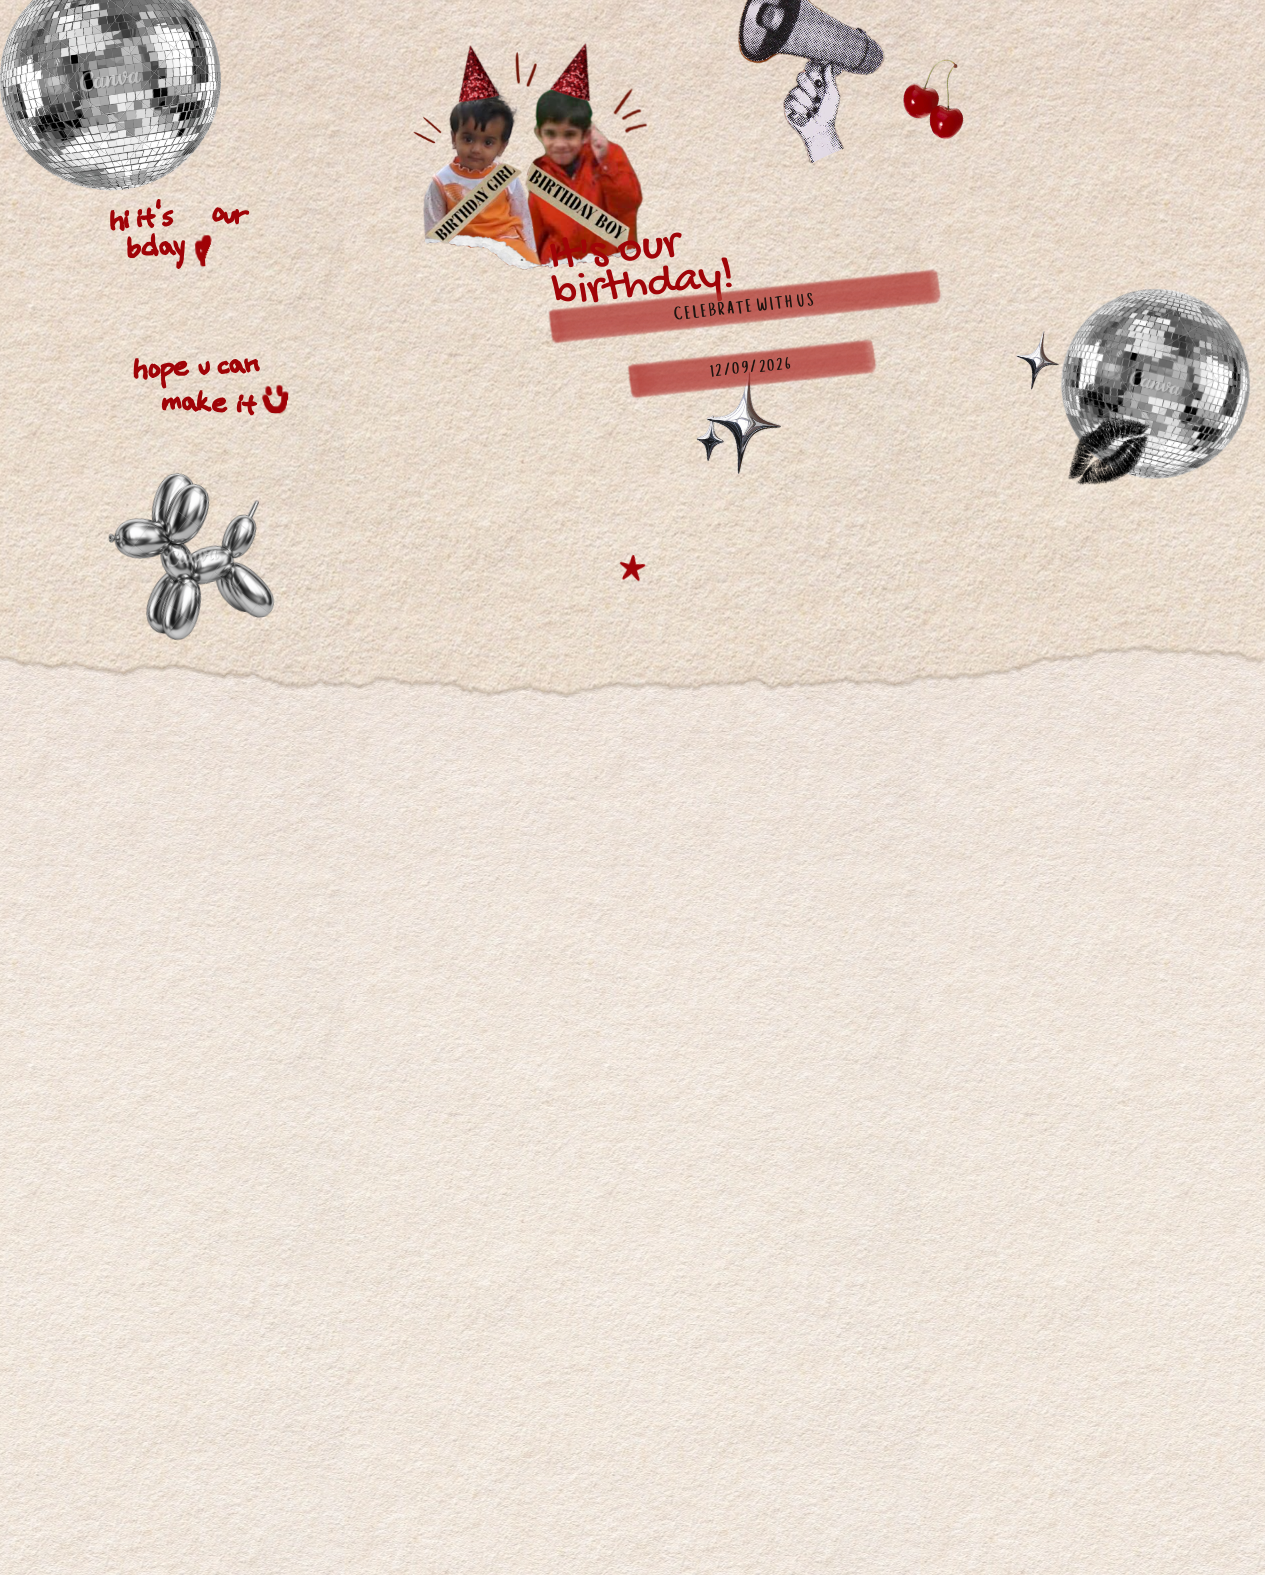
==== index.html @ f1c8ab71 "Save the collage hero, editor, and shared layout so the invitation work is versioned." ====
<!DOCTYPE html>
<html lang="en">
  <head>
    <meta charset="UTF-8" />
    <meta name="viewport" content="width=device-width, initial-scale=1.0" />
    <title>Birthday</title>
    <link rel="stylesheet" href="css/hero.css" />
    <style>
      html,
      body {
        min-height: 100%;
      }

      .hero {
        margin-bottom: calc(-2 * var(--tear));
        z-index: 1;
      }
    </style>
  </head>
  <body>
    <section class="hero">
      <div class="stage">
        <div class="placed sticker s-disco-l" data-edit="sticker" data-name="disco-l">
          <img src="assets/stickers/pub-l9qXM.png" alt="" draggable="false" />
        </div>
        <div class="placed sticker s-disco-r" data-edit="sticker" data-name="disco-r">
          <img src="assets/stickers/pub-l9qXM.png" alt="" draggable="false" />
        </div>
        <div class="placed sticker s-spark-d" data-edit="sticker" data-name="spark-d">
          <img src="assets/stickers/sparkle_double.png" alt="" draggable="false" />
        </div>
        <div class="placed sticker s-kids" data-edit="sticker" data-name="kids">
          <img src="assets/stickers/torn_hats.png" alt="" draggable="false" />
        </div>
        <div class="placed sticker s-dog" data-edit="sticker" data-name="dog">
          <img src="assets/stickers/pub-fMtLE.png" alt="" draggable="false" />
        </div>
        <div class="placed sticker s-megaphone" data-edit="sticker" data-name="megaphone">
          <img src="assets/stickers/9a34e636.png" alt="" draggable="false" />
        </div>
        <div class="placed sticker s-cherries" data-edit="sticker" data-name="cherries">
          <img src="assets/stickers/fba9579f.png" alt="" draggable="false" />
        </div>
        <div class="placed sticker s-kiss" data-edit="sticker" data-name="kiss">
          <img src="assets/canva/pub-DiO-U.png" alt="" draggable="false" />
        </div>
        <div class="placed sticker s-spark-3" data-edit="sticker" data-name="spark-3">
          <img src="assets/stickers/sparkle_single.png" alt="" draggable="false" />
        </div>
        <div class="placed sticker s-star-2" data-edit="sticker" data-name="star-2">
          <img src="assets/stickers/star.png" alt="" draggable="false" />
        </div>
        <p class="placed note note-1" data-edit="text" data-name="note-1">hi it's</p>
        <p class="placed note note-our" data-edit="text" data-name="note-our">our</p>
        <p class="placed note note-bday" data-edit="text" data-name="note-bday">bday<span class="note-mark" aria-hidden="true"><span class="note-mark-shape note-mark-heart"></span></span></p>
        <p class="placed note note-2" data-edit="text" data-name="note-2">hope u can</p>
        <p class="placed note note-make" data-edit="text" data-name="note-make">make it<span class="note-mark" aria-hidden="true"><span class="note-mark-shape note-mark-smile"></span></span></p>
        <h1 class="placed title" data-edit="text" data-name="title">It's our<br />birthday!</h1>
        <div class="placed hl" data-edit="sticker" data-name="highlight">
          <img class="hl-asset" src="assets/stickers/4006a28c.png" alt="" draggable="false" />
          <p class="hl-top" data-edit="text" data-name="hl-top">CELEBRATE WITH US</p>
          <p class="hl-bot" data-edit="text" data-name="hl-bot">12/09/2026</p>
        </div>
      </div>
    </section>

    <section class="body">
      <div></div>
    </section>

    <svg class="tear-shadow" viewBox="0 0 100 56" preserveAspectRatio="none" aria-hidden="true">
      <defs>
        <filter id="body-onto-hero" x="-4%" y="-80%" width="108%" height="200%">
          <feOffset dy="-2" />
          <feGaussianBlur stdDeviation="1.1" />
          <feColorMatrix
            type="matrix"
            values="0 0 0 0 0.20
                    0 0 0 0 0.14
                    0 0 0 0 0.09
                    0 0 0 0.28 0"
          />
        </filter>
      </defs>
      <path id="tear-shadow-path" fill="#000" filter="url(#body-onto-hero)" />
    </svg>

    <script src="js/layout.js"></script>
    <script>
      Bday.bootHero();
    </script>
  </body>
</html>
---- css/hero.css ----
@font-face {
  font-family: handwriting-8;
  src: url("../assets/fonts/handwriting-8.ttf") format("truetype");
  font-display: swap;
}

@font-face {
  font-family: "Cup Cakes";
  src: url("../assets/fonts/CupCakes.otf") format("opentype");
  font-display: swap;
}

@font-face {
  font-family: "Gochi Hand";
  src: url("../assets/fonts/GochiHand-Regular.ttf") format("truetype");
  font-display: swap;
}

:root {
  --hero: 75svh;
  --tear: 28px;
  --paper-w: 576px;
  --paper-h: 1024px;
  --ink: #1c1410;
  --red: #A00408;
  --note-pad: 0.5em;
  --note-mark-grow: 0.1px;
}

*,
*::before,
*::after {
  box-sizing: border-box;
  margin: 0;
  padding: 0;
}

html {
  overflow-y: scroll;
  scrollbar-gutter: stable;
}

body {
  position: relative;
}

/* @placed:start */
.s-disco-l { --x: -50px; --y: -40px; --w: 270px; --r: -8deg; --z: 1; }
.s-kids { --x: 400px; --y: 30px; --w: 400px; --r: 0deg; --z: 4; }
.s-dog { --x: 70px; --y: 560px; --w: 230px; --r: -8deg; --z: 5; }
.s-megaphone { --x: 820px; --y: -20px; --w: 230px; --r: 18deg; --z: 5; }
.s-cherries { --x: 1050px; --y: 70px; --w: 78px; --r: 16deg; --z: 6; }
.s-disco-r { --x: 1240px; --y: 350px; --w: 230px; --r: 14deg; --z: 1; }
.s-kiss { --x: 1240px; --y: 510px; --w: 115px; --r: -22deg; --z: 6; }
.s-spark-3 { --x: 1180px; --y: 400px; --w: 58px; --r: 12deg; --z: 5; }
.s-spark-d { --x: 800px; --y: 450px; --w: 100px; --r: 6deg; --z: 3; }
.s-star-2 { --x: 700px; --y: 670px; --w: 36px; --r: 10deg; --z: 6; }
.note-1 { --x: 86px; --y: 250px; --r: -7deg; --z: 7; font-size: 42px; }
.note-our { --x: 210px; --y: 246px; --r: 8deg; --z: 7; font-size: 42px; }
.note-bday { --x: 107px; --y: 284px; --r: -4deg; --z: 7; font-size: 42px; }
.note-2 { --x: 115px; --y: 430px; --r: -3deg; --z: 7; font-size: 42px; }
.note-make { --x: 149px; --y: 464px; --r: 2deg; --z: 7; font-size: 42px; }
.title { --x: 620px; --y: 280px; --r: -6deg; --z: 7; }
.hl { --x: 620px; --y: 348px; --w: 480px; --h: 133px; --r: -6deg; --z: 7; }
/* @placed:end */

.hero {
  position: relative;
  flex-shrink: 0;
  height: calc(var(--hero) + var(--tear));
  overflow: hidden;
  background-image: url("../assets/stickers/bg.png");
  background-size: var(--paper-w) var(--paper-h);
  background-repeat: repeat;
  background-position: center;
}

.body {
  min-height: calc(100svh + var(--tear));
  background-image:
    linear-gradient(rgba(255, 255, 255, 0.3), rgba(255, 255, 255, 0.3)),
    url("../assets/stickers/bg.png");
  background-size: 100% 100%, var(--paper-w) var(--paper-h);
  background-repeat: no-repeat, repeat;
  background-position: center;
}

.tear-shadow {
  position: absolute;
  left: 0;
  top: calc(var(--hero) - var(--tear));
  width: 100%;
  height: calc(var(--tear) * 2);
  z-index: 2;
  pointer-events: none;
  overflow: visible;
}

.stage {
  position: absolute;
  left: 50%;
  top: calc(var(--hero) / 2);
  width: 1440px;
  height: 820px;
  transform: translate(-50%, -50%) scale(var(--fit, 1));
  transform-origin: center center;
}

.placed {
  position: absolute;
  left: var(--x);
  top: var(--y);
  z-index: var(--z, 1);
  transform: rotate(var(--r, 0deg));
  transform-origin: center center;
}

.sticker {
  width: var(--w);
  pointer-events: none;
  user-select: none;
}

.sticker img,
.sticker svg {
  display: block;
  width: 100%;
  height: auto;
}

.s-kiss img {
  filter: grayscale(1) brightness(0.22) contrast(1.35);
}

.s-star-2 {
  background-color: var(--red);
  -webkit-mask: url("../assets/stickers/star.png") center / contain no-repeat;
  mask: url("../assets/stickers/star.png") center / contain no-repeat;
}

.s-star-2 img {
  opacity: 0;
}

.note {
  font-family: handwriting-8, cursive;
  line-height: 0.82;
  letter-spacing: -0.035em;
  color: var(--red);
  padding-left: var(--note-pad);
  text-indent: calc(-1 * var(--note-pad));
  -webkit-text-stroke: 3px currentColor;
  paint-order: stroke fill;
}

.note-mark {
  display: inline-block;
  width: 0.95em;
  height: 0.95em;
  margin-left: 0.04em;
  vertical-align: -0.12em;
  pointer-events: none;
  filter:
    drop-shadow(var(--note-mark-grow) 0 0 var(--red))
    drop-shadow(calc(var(--note-mark-grow) * -1) 0 0 var(--red))
    drop-shadow(0 var(--note-mark-grow) 0 var(--red))
    drop-shadow(0 calc(var(--note-mark-grow) * -1) 0 var(--red))
    drop-shadow(var(--note-mark-grow) var(--note-mark-grow) 0 var(--red))
    drop-shadow(calc(var(--note-mark-grow) * -1) var(--note-mark-grow) 0 var(--red))
    drop-shadow(var(--note-mark-grow) calc(var(--note-mark-grow) * -1) 0 var(--red))
    drop-shadow(calc(var(--note-mark-grow) * -1) calc(var(--note-mark-grow) * -1) 0 var(--red));
}

.note-bday .note-mark {
  vertical-align: -0.48em;
}

.note-mark-shape {
  display: block;
  width: 100%;
  height: 100%;
  background: var(--red);
}

.note-mark-heart {
  -webkit-mask: url("../assets/stickers/romantic.png") center / contain no-repeat;
  mask: url("../assets/stickers/romantic.png") center / contain no-repeat;
}

.note-mark-smile {
  -webkit-mask: url("../assets/stickers/smiley.png") center / contain no-repeat;
  mask: url("../assets/stickers/smiley.png") center / contain no-repeat;
}

.title {
  font-family: "Gochi Hand", cursive;
  font-size: 56px;
  font-weight: 400;
  color: var(--red);
  line-height: 0.8;
  white-space: nowrap;
}

.hl {
  position: relative;
  width: var(--w);
}

.hl-asset {
  display: block;
  width: 100%;
  height: auto;
  pointer-events: none;
  mix-blend-mode: multiply;
  filter: brightness(1.18);
}

.hl-top,
.hl-bot {
  position: absolute;
  left: 0;
  right: 0;
  display: flex;
  align-items: center;
  justify-content: center;
  margin: 0;
  font-family: "Cup Cakes", cursive;
  color: var(--ink);
  white-space: nowrap;
  letter-spacing: -0.08em;
}

.hl-top {
  top: 2%;
  height: 36%;
  font-size: 22px;
}

.hl-bot {
  top: 62%;
  height: 36%;
  font-size: 20px;
}
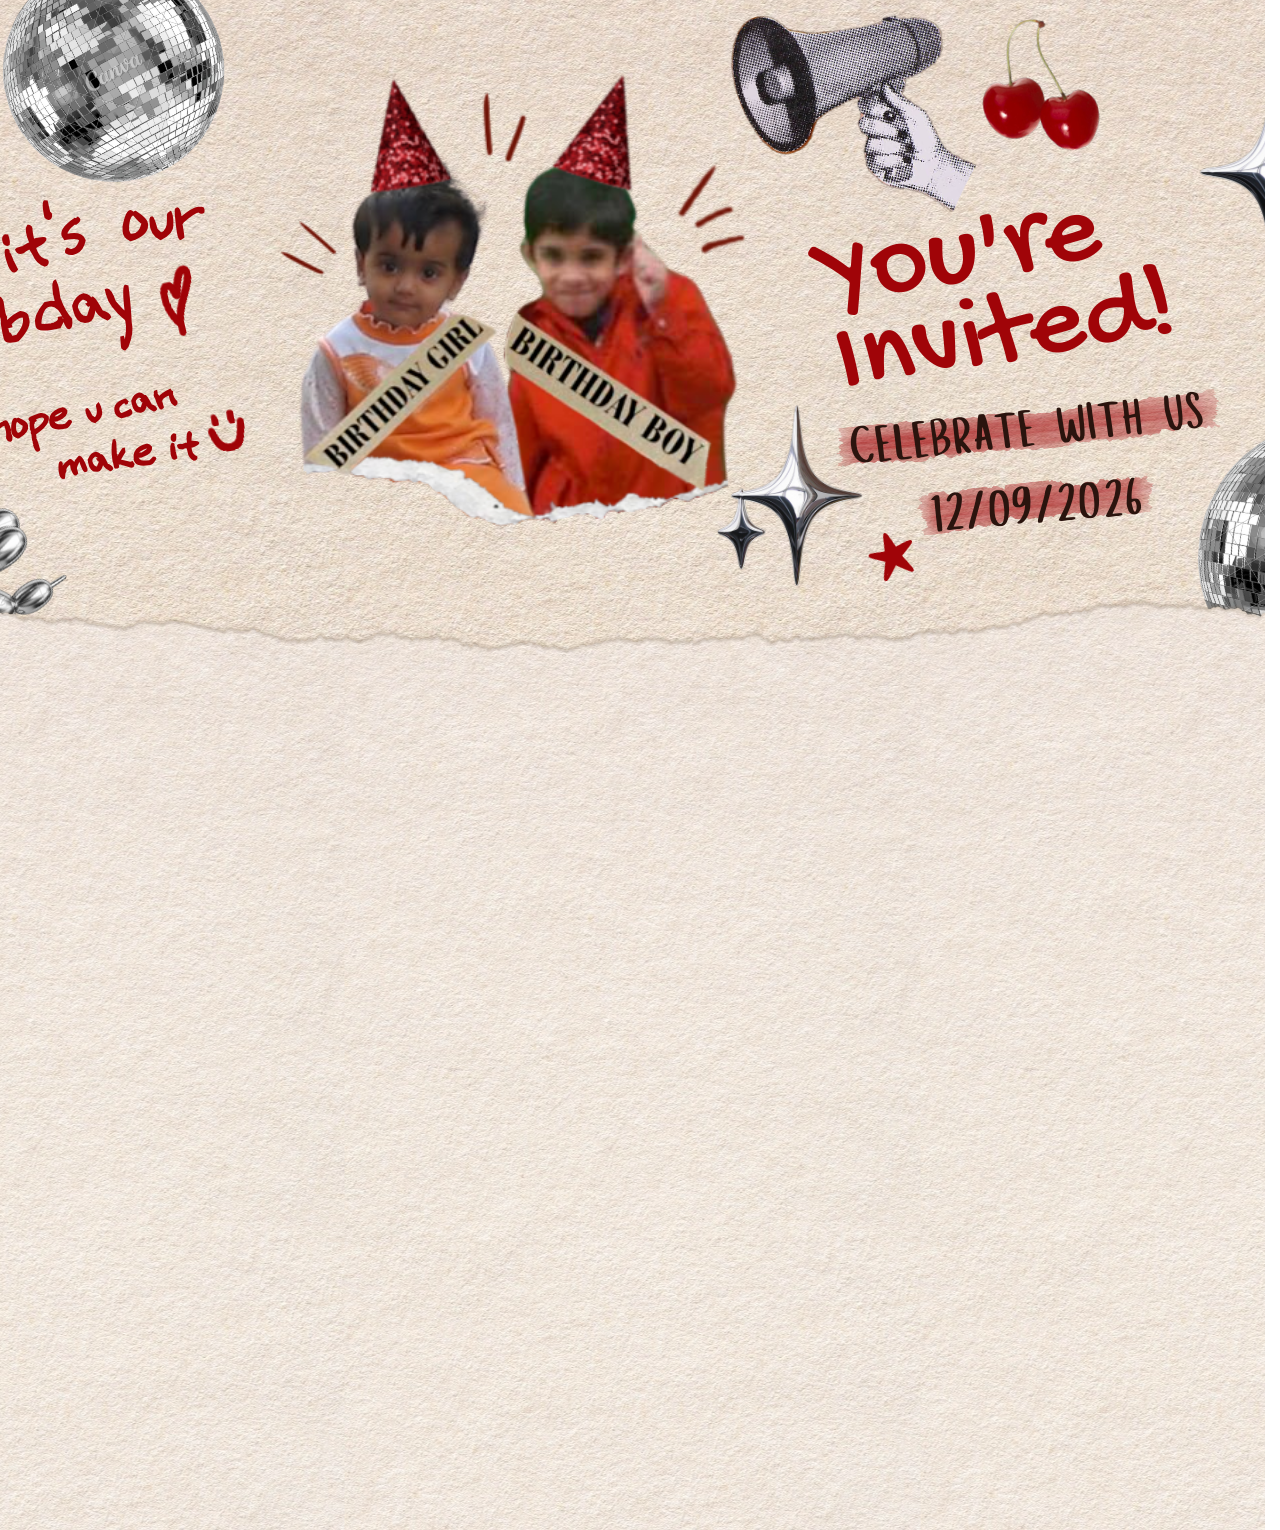
==== commit 2d821600: "Lock the desktop hero to placed.json and drop the dual CSS/localStorage layout. The collage, highlig" ====
--- a/index.html
+++ b/index.html
@@ -55,12 +55,12 @@
         <p class="placed note note-bday" data-edit="text" data-name="note-bday">bday<span class="note-mark" aria-hidden="true"><span class="note-mark-shape note-mark-heart"></span></span></p>
         <p class="placed note note-2" data-edit="text" data-name="note-2">hope u can</p>
         <p class="placed note note-make" data-edit="text" data-name="note-make">make it<span class="note-mark" aria-hidden="true"><span class="note-mark-shape note-mark-smile"></span></span></p>
-        <h1 class="placed title" data-edit="text" data-name="title">It's our<br />birthday!</h1>
+        <h1 class="placed title" data-edit="text" data-name="title">You're<br />Invited!</h1>
         <div class="placed hl" data-edit="sticker" data-name="highlight">
-          <img class="hl-asset" src="assets/stickers/4006a28c.png" alt="" draggable="false" />
-          <p class="hl-top" data-edit="text" data-name="hl-top">CELEBRATE WITH US</p>
-          <p class="hl-bot" data-edit="text" data-name="hl-bot">12/09/2026</p>
+          <canvas class="hl-asset" width="720" height="266" aria-hidden="true"></canvas>
         </div>
+        <p class="placed hl-label hl-top" data-edit="text" data-name="hl-top">CELEBRATE WITH US</p>
+        <p class="placed hl-label hl-bot" data-edit="text" data-name="hl-bot">12/09/2026</p>
       </div>
     </section>
 
--- a/css/hero.css
+++ b/css/hero.css
@@ -17,11 +17,11 @@
 }
 
 :root {
-  --hero: 75svh;
+  --hero: 70svh;
   --tear: 28px;
   --paper-w: 576px;
   --paper-h: 1024px;
-  --ink: #1c1410;
+  --ink: #2a140e;
   --red: #A00408;
   --note-pad: 0.5em;
   --note-mark-grow: 0.1px;
@@ -43,26 +43,6 @@
 body {
   position: relative;
 }
-
-/* @placed:start */
-.s-disco-l { --x: -50px; --y: -40px; --w: 270px; --r: -8deg; --z: 1; }
-.s-kids { --x: 400px; --y: 30px; --w: 400px; --r: 0deg; --z: 4; }
-.s-dog { --x: 70px; --y: 560px; --w: 230px; --r: -8deg; --z: 5; }
-.s-megaphone { --x: 820px; --y: -20px; --w: 230px; --r: 18deg; --z: 5; }
-.s-cherries { --x: 1050px; --y: 70px; --w: 78px; --r: 16deg; --z: 6; }
-.s-disco-r { --x: 1240px; --y: 350px; --w: 230px; --r: 14deg; --z: 1; }
-.s-kiss { --x: 1240px; --y: 510px; --w: 115px; --r: -22deg; --z: 6; }
-.s-spark-3 { --x: 1180px; --y: 400px; --w: 58px; --r: 12deg; --z: 5; }
-.s-spark-d { --x: 800px; --y: 450px; --w: 100px; --r: 6deg; --z: 3; }
-.s-star-2 { --x: 700px; --y: 670px; --w: 36px; --r: 10deg; --z: 6; }
-.note-1 { --x: 86px; --y: 250px; --r: -7deg; --z: 7; font-size: 42px; }
-.note-our { --x: 210px; --y: 246px; --r: 8deg; --z: 7; font-size: 42px; }
-.note-bday { --x: 107px; --y: 284px; --r: -4deg; --z: 7; font-size: 42px; }
-.note-2 { --x: 115px; --y: 430px; --r: -3deg; --z: 7; font-size: 42px; }
-.note-make { --x: 149px; --y: 464px; --r: 2deg; --z: 7; font-size: 42px; }
-.title { --x: 620px; --y: 280px; --r: -6deg; --z: 7; }
-.hl { --x: 620px; --y: 348px; --w: 480px; --h: 133px; --r: -6deg; --z: 7; }
-/* @placed:end */
 
 .hero {
   position: relative;
@@ -99,7 +79,7 @@
 .stage {
   position: absolute;
   left: 50%;
-  top: calc(var(--hero) / 2);
+  top: calc(75svh / 2);
   width: 1440px;
   height: 820px;
   transform: translate(-50%, -50%) scale(var(--fit, 1));
@@ -194,7 +174,7 @@
 
 .title {
   font-family: "Gochi Hand", cursive;
-  font-size: 56px;
+  font-size: var(--fs, 56px);
   font-weight: 400;
   color: var(--red);
   line-height: 0.8;
@@ -204,40 +184,28 @@
 .hl {
   position: relative;
   width: var(--w);
+  height: var(--h, 133px);
 }
 
 .hl-asset {
   display: block;
   width: 100%;
-  height: auto;
+  height: 100%;
+  overflow: visible;
   pointer-events: none;
   mix-blend-mode: multiply;
-  filter: brightness(1.18);
-}
-
-.hl-top,
-.hl-bot {
-  position: absolute;
-  left: 0;
-  right: 0;
-  display: flex;
-  align-items: center;
-  justify-content: center;
-  margin: 0;
+}
+
+.hl-label {
+  width: var(--w, auto);
   font-family: "Cup Cakes", cursive;
+  font-size: var(--fs, 22px);
   color: var(--ink);
+  text-align: center;
   white-space: nowrap;
-  letter-spacing: -0.08em;
+  letter-spacing: -0.16em;
 }
 
 .hl-top {
-  top: 2%;
-  height: 36%;
-  font-size: 22px;
-}
-
-.hl-bot {
-  top: 62%;
-  height: 36%;
-  font-size: 20px;
-}
+  word-spacing: 0.3em;
+}
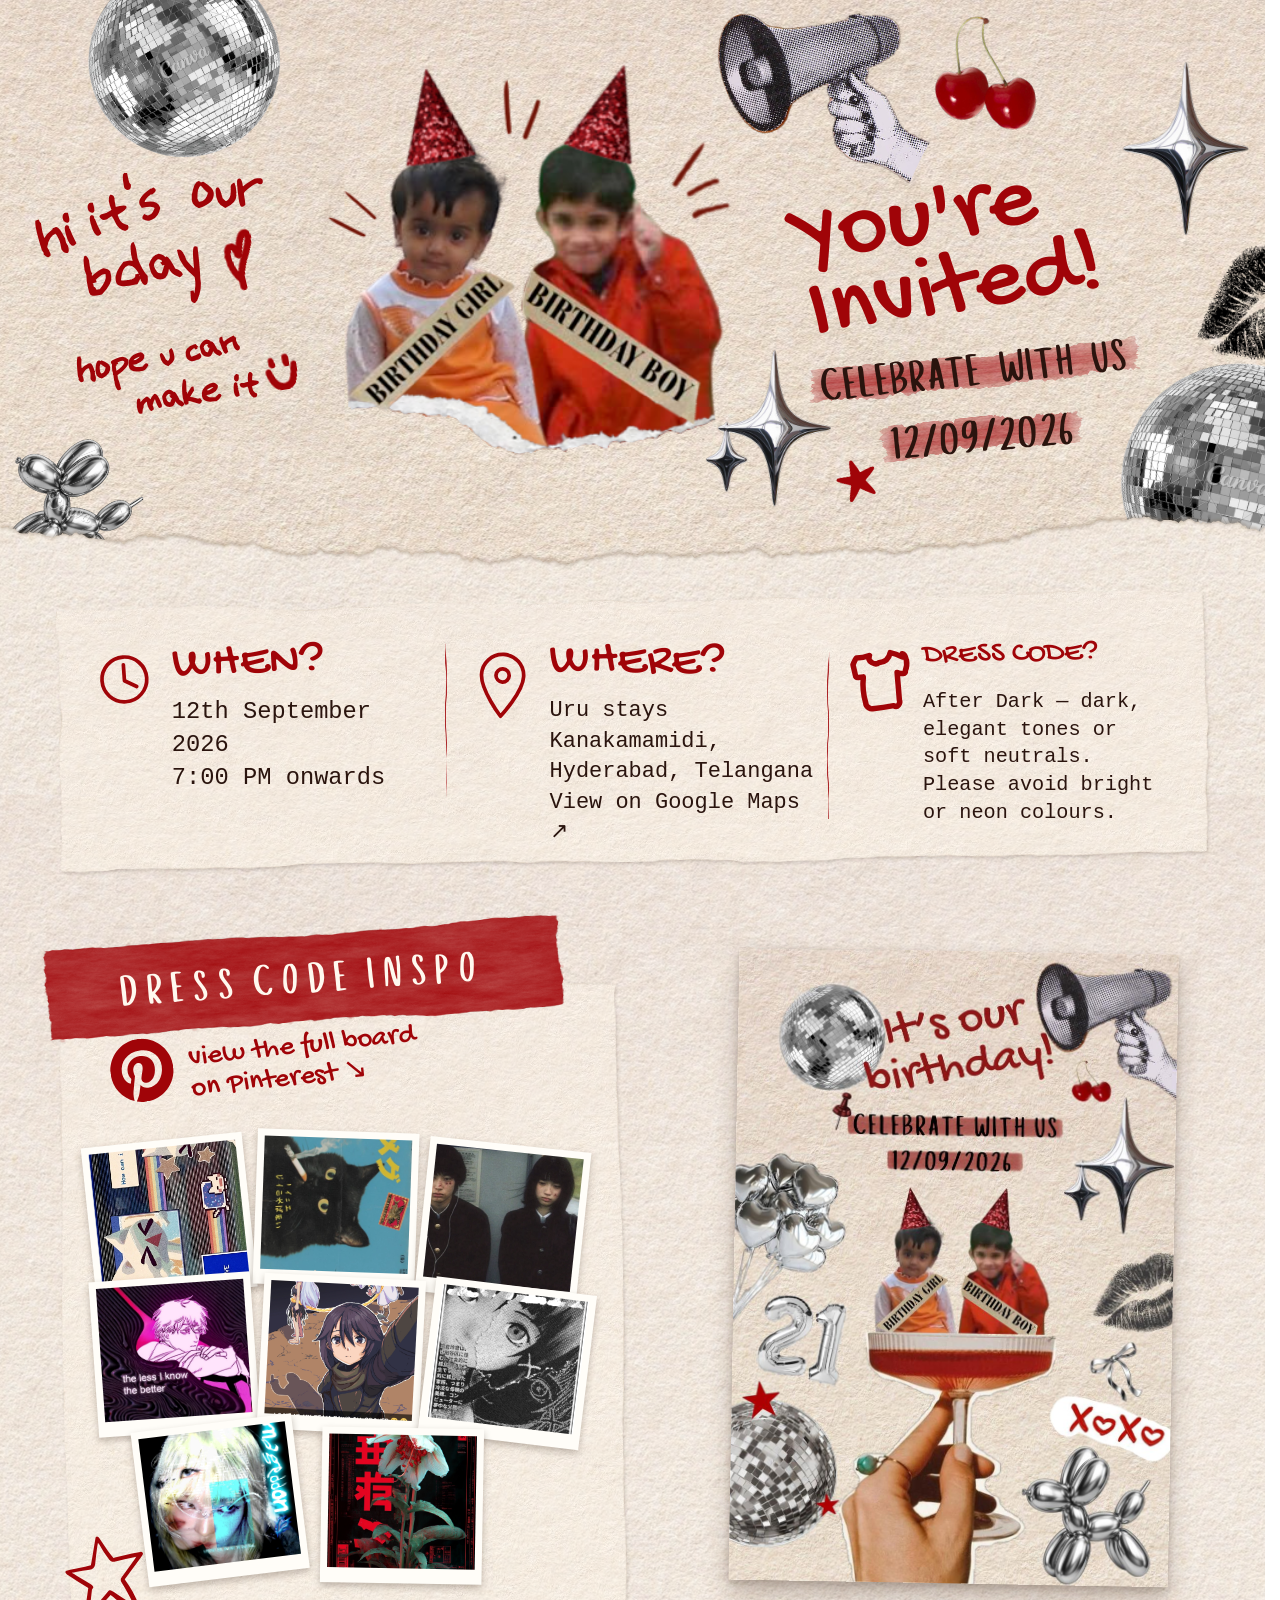
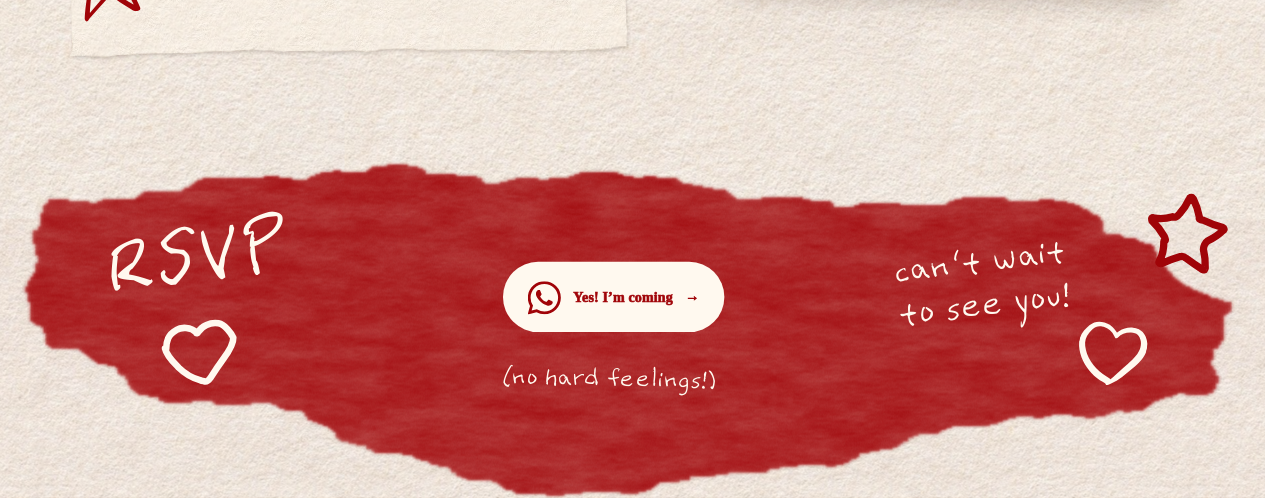
==== commit 44624608: "Build the responsive invitation body and editing tools. Add shared mobile and desktop layouts, dynam" ====
--- a/index.html
+++ b/index.html
@@ -5,6 +5,7 @@
     <meta name="viewport" content="width=device-width, initial-scale=1.0" />
     <title>Birthday</title>
     <link rel="stylesheet" href="css/hero.css" />
+    <link rel="stylesheet" href="css/mobile-body.css" />
     <style>
       html,
       body {
@@ -21,19 +22,19 @@
     <section class="hero">
       <div class="stage">
         <div class="placed sticker s-disco-l" data-edit="sticker" data-name="disco-l">
-          <img src="assets/stickers/pub-l9qXM.png" alt="" draggable="false" />
+          <img src="refs/canva-dump/pub-l9qXM_wm_s3.png" alt="" draggable="false" />
         </div>
         <div class="placed sticker s-disco-r" data-edit="sticker" data-name="disco-r">
-          <img src="assets/stickers/pub-l9qXM.png" alt="" draggable="false" />
+          <img src="refs/canva-dump/pub-l9qXM_wm_s3.png" alt="" draggable="false" />
         </div>
-        <div class="placed sticker s-spark-d" data-edit="sticker" data-name="spark-d">
+        <div class="placed sticker s-spark-d" data-edit="sticker" data-name="spark-d" data-show="wide">
           <img src="assets/stickers/sparkle_double.png" alt="" draggable="false" />
         </div>
         <div class="placed sticker s-kids" data-edit="sticker" data-name="kids">
           <img src="assets/stickers/torn_hats.png" alt="" draggable="false" />
         </div>
         <div class="placed sticker s-dog" data-edit="sticker" data-name="dog">
-          <img src="assets/stickers/pub-fMtLE.png" alt="" draggable="false" />
+          <img src="refs/canva-dump/pub-fMtLE_wm_s3.png" alt="" draggable="false" />
         </div>
         <div class="placed sticker s-megaphone" data-edit="sticker" data-name="megaphone">
           <img src="assets/stickers/9a34e636.png" alt="" draggable="false" />
@@ -47,16 +48,40 @@
         <div class="placed sticker s-spark-3" data-edit="sticker" data-name="spark-3">
           <img src="assets/stickers/sparkle_single.png" alt="" draggable="false" />
         </div>
-        <div class="placed sticker s-star-2" data-edit="sticker" data-name="star-2">
+        <div class="placed sticker s-star-2" data-edit="sticker" data-name="star-2" data-show="wide">
           <img src="assets/stickers/star.png" alt="" draggable="false" />
+        </div>
+        <div class="placed sticker s-hearts" data-edit="sticker" data-name="hearts" data-show="mobile">
+          <img src="assets/stickers/362120c5.png" alt="" draggable="false" />
+        </div>
+        <div class="placed sticker s-xoxo" data-edit="sticker" data-name="xoxo" data-show="mobile">
+          <img src="assets/stickers/88356d96.png" alt="" draggable="false" />
+        </div>
+        <div class="placed sticker s-cherries-2" data-edit="sticker" data-name="cherries-2" data-show="mobile">
+          <img src="assets/stickers/fba9579f.png" alt="" draggable="false" />
+        </div>
+        <div class="placed sticker s-kiss-red" data-edit="sticker" data-name="kiss-red" data-show="mobile">
+          <img src="assets/canva/pub-DiO-U.png" alt="" draggable="false" />
+        </div>
+        <div class="placed sticker s-balloon-21" data-edit="sticker" data-name="balloon-21" data-show="mobile">
+          <img src="assets/stickers/50af036d.png" alt="" draggable="false" />
+        </div>
+        <div class="placed sticker s-ribbon" data-edit="sticker" data-name="ribbon" data-show="mobile">
+          <img src="refs/canva-dump/pub-CJQUc_wm_s3.png" alt="" draggable="false" />
+        </div>
+        <div class="placed sticker s-heart" data-edit="sticker" data-name="heart" data-show="mobile">
+          <img src="assets/stickers/romantic.png" alt="" draggable="false" />
         </div>
         <p class="placed note note-1" data-edit="text" data-name="note-1">hi it's</p>
         <p class="placed note note-our" data-edit="text" data-name="note-our">our</p>
         <p class="placed note note-bday" data-edit="text" data-name="note-bday">bday<span class="note-mark" aria-hidden="true"><span class="note-mark-shape note-mark-heart"></span></span></p>
         <p class="placed note note-2" data-edit="text" data-name="note-2">hope u can</p>
         <p class="placed note note-make" data-edit="text" data-name="note-make">make it<span class="note-mark" aria-hidden="true"><span class="note-mark-shape note-mark-smile"></span></span></p>
+        <div class="placed wash" data-edit="sticker" data-name="title-wash" data-show="mobile" data-scale-box data-free-resize>
+          <img class="wash-asset" src="assets/stickers/title-wash.png" alt="" draggable="false" />
+        </div>
         <h1 class="placed title" data-edit="text" data-name="title">You're<br />Invited!</h1>
-        <div class="placed hl" data-edit="sticker" data-name="highlight">
+        <div class="placed hl" data-edit="sticker" data-name="highlight" data-scale-box data-free-resize>
           <canvas class="hl-asset" width="720" height="266" aria-hidden="true"></canvas>
         </div>
         <p class="placed hl-label hl-top" data-edit="text" data-name="hl-top">CELEBRATE WITH US</p>
@@ -85,9 +110,11 @@
       <path id="tear-shadow-path" fill="#000" filter="url(#body-onto-hero)" />
     </svg>
 
+    <script src="js/config.js"></script>
     <script src="js/layout.js"></script>
     <script>
       Bday.bootHero();
     </script>
+    <script src="js/mobile-body.js"></script>
   </body>
 </html>
--- a/css/hero.css
+++ b/css/hero.css
@@ -17,7 +17,8 @@
 }
 
 :root {
-  --hero: 70svh;
+  --hero: calc(100vw * 0.70 * 963 / 1585);
+  --stage-top: calc(100vw * 0.375 * 963 / 1585);
   --tear: 28px;
   --paper-w: 576px;
   --paper-h: 1024px;
@@ -79,7 +80,7 @@
 .stage {
   position: absolute;
   left: 50%;
-  top: calc(75svh / 2);
+  top: var(--stage-top);
   width: 1440px;
   height: 820px;
   transform: translate(-50%, -50%) scale(var(--fit, 1));
@@ -181,6 +182,21 @@
   white-space: nowrap;
 }
 
+.wash {
+  width: var(--w);
+  height: var(--h, 200px);
+}
+
+.wash-asset {
+  display: block;
+  width: 100%;
+  height: 100%;
+  object-fit: fill;
+  overflow: visible;
+  pointer-events: none;
+  mix-blend-mode: multiply;
+}
+
 .hl {
   position: relative;
   width: var(--w);
@@ -209,3 +225,63 @@
 .hl-top {
   word-spacing: 0.3em;
 }
+
+html[data-break="mobile"] {
+  background-image: url("../assets/stickers/bg.png");
+  background-size: var(--paper-w) var(--paper-h);
+  background-repeat: repeat;
+}
+
+html[data-break="mobile"] body:not(.edit-page) {
+  min-height: 100svh;
+  background: transparent;
+}
+
+html[data-break="mobile"] .hero {
+  height: var(--hero);
+  overflow: hidden;
+  margin-bottom: 0;
+}
+
+html[data-break="mobile"] .ed-frame {
+  background-image: url("../assets/stickers/bg.png");
+  background-size: var(--paper-w) var(--paper-h);
+  background-repeat: repeat;
+}
+
+html[data-break="mobile"] .body,
+html[data-break="mobile"] .tear-shadow {
+  display: none;
+}
+
+.stage [data-show="mobile"] {
+  display: none;
+}
+
+html[data-break="mobile"] .stage [data-show="mobile"] {
+  display: block;
+}
+
+html[data-break="mobile"] .stage [data-show="wide"] {
+  display: none;
+}
+
+.s-kiss-red {
+  background-color: var(--red);
+  -webkit-mask: url("../assets/canva/pub-DiO-U.png") center / contain no-repeat;
+  mask: url("../assets/canva/pub-DiO-U.png") center / contain no-repeat;
+}
+
+.s-kiss-red img {
+  opacity: 0;
+}
+
+.s-heart {
+  background-color: var(--red);
+  -webkit-mask: url("../assets/stickers/romantic.png") center / contain no-repeat;
+  mask: url("../assets/stickers/romantic.png") center / contain no-repeat;
+}
+
+.s-heart img {
+  opacity: 0;
+}
--- a/css/mobile-body.css
+++ b/css/mobile-body.css
@@ -0,0 +1,440 @@
+.mobile-body {
+  /* Increase stroke values to thicken text; use 0px for no added stroke. */
+  --details-heading-stroke: 1.2px;
+  --details-copy-stroke: 0px;
+  --details-aside-stroke: 0.7px;
+  --inspo-heading-stroke: 1.2px;
+  --inspo-note-stroke: 0.6px;
+  --rsvp-heading-stroke: 1.2px;
+  --rsvp-note-stroke: 0.7px;
+  --rsvp-button-weight: 400;
+}
+
+.mobile-body {
+  display: none;
+}
+
+html[data-break="mobile"] .mobile-body {
+  display: contents;
+}
+
+.mobile-paper,
+.rsvp-ink-piece,
+.inspo-title-ink {
+  width: var(--w);
+  height: var(--h);
+}
+
+.paper-card-bg,
+.rsvp-ink,
+.inspo-title-ink-canvas,
+.mobile-rule-canvas {
+  display: block;
+  width: 100%;
+  height: 100%;
+  pointer-events: none;
+}
+
+.mobile-detail-icon {
+  width: var(--w);
+  height: auto;
+  overflow: visible;
+  fill: none;
+  stroke: var(--red);
+  stroke-width: 2.8;
+  stroke-linecap: round;
+  stroke-linejoin: round;
+}
+
+.image-detail-icon img,
+.doodle-svg img {
+  display: block;
+  width: 100%;
+  height: auto;
+}
+
+.doodle-svg {
+  width: var(--w);
+}
+
+.mobile-detail-title,
+.inspo-banner,
+.rsvp-heading {
+  width: var(--w, auto);
+  color: var(--red);
+  font-family: "Gochi Hand", cursive;
+  font-weight: 400;
+  line-height: 1;
+  text-transform: uppercase;
+  white-space: pre-line;
+  -webkit-text-stroke: var(--details-heading-stroke) currentColor;
+  paint-order: stroke fill;
+}
+
+.mobile-detail-copy {
+  width: var(--w);
+  color: var(--ink);
+  font-family: "Courier New", ui-monospace, monospace;
+  line-height: 1.38;
+  text-decoration: none;
+  white-space: pre-line;
+  -webkit-text-stroke: var(--details-copy-stroke) currentColor;
+  paint-order: stroke fill;
+}
+
+.mobile-detail-rule {
+  width: var(--w);
+  height: 24px;
+}
+
+.details-aside {
+  width: var(--w);
+  color: var(--red);
+  font-family: "Gochi Hand", cursive;
+  line-height: 1.05;
+  text-align: right;
+  white-space: pre-line;
+  -webkit-text-stroke: var(--details-aside-stroke) currentColor;
+  paint-order: stroke fill;
+}
+
+.mobile-doodle {
+  width: var(--w, auto);
+  color: var(--red);
+  font-family: "Gochi Hand", cursive;
+  line-height: 1;
+}
+
+.inspo-banner {
+  display: block;
+  color: #fff9ef;
+  font-family: "Cup Cakes", "Gochi Hand", cursive;
+  letter-spacing: 0.02em;
+  text-align: center;
+  text-decoration: none;
+  -webkit-text-stroke: var(--inspo-heading-stroke) currentColor;
+}
+
+.pinterest-mark {
+  width: var(--w);
+}
+
+.pinterest-mark img {
+  display: block;
+  width: 100%;
+  height: auto;
+}
+
+.inspo-note {
+  width: var(--w);
+  color: var(--red);
+  font-family: "Gochi Hand", cursive;
+  line-height: 1.05;
+  text-decoration: none;
+  white-space: pre-line;
+  -webkit-text-stroke: var(--inspo-note-stroke) currentColor;
+  paint-order: stroke fill;
+}
+
+.inspo-collage {
+  display: block;
+  width: var(--w);
+  height: var(--h);
+}
+
+.instant-photo {
+  position: absolute;
+  display: block;
+  width: 32%;
+  height: 34%;
+  padding: 8px 8px 17px;
+  background: #fffdf8;
+  box-shadow: 0 4px 8px rgba(52, 31, 20, 0.28);
+}
+
+.instant-photo img {
+  display: block;
+  width: 100%;
+  height: 100%;
+  object-fit: cover;
+  filter: saturate(0.86) contrast(1.04);
+}
+
+.photo-1 { left: 0; top: 0; z-index: 1; transform: rotate(-6deg); }
+.photo-2 { left: 33%; top: -2%; z-index: 2; transform: rotate(2deg); }
+.photo-3 { left: 66%; top: 1%; z-index: 3; transform: rotate(6deg); }
+.photo-4 { left: 1%; top: 30%; z-index: 4; transform: rotate(-4deg); }
+.photo-5 { left: 34%; top: 30%; z-index: 5; transform: rotate(3deg); }
+.photo-6 { left: 67%; top: 32%; z-index: 6; transform: rotate(7deg); }
+.photo-7 { left: 10%; top: 62%; z-index: 7; transform: rotate(-7deg); }
+.photo-8 { left: 46%; top: 63%; z-index: 8; transform: rotate(1deg); }
+
+.inspo-star {
+  text-align: center;
+}
+
+.rsvp-ink-piece {
+  pointer-events: auto;
+}
+
+.rsvp-heading {
+  color: #fff9ef;
+  line-height: 0.8;
+  text-align: center;
+  -webkit-text-stroke: var(--rsvp-heading-stroke) currentColor;
+}
+
+.rsvp-primary {
+  display: inline-flex;
+  gap: 14px;
+  align-items: center;
+  width: max-content;
+  padding: 22px 28px 20px;
+  border: 0;
+  border-radius: 999px;
+  background: #fff9ef;
+  color: var(--red);
+  font: var(--rsvp-button-weight) 40px/0.95 "Gochi Hand", cursive;
+  letter-spacing: 0.01em;
+  text-decoration: none;
+  white-space: nowrap;
+  cursor: pointer;
+  appearance: none;
+  -webkit-appearance: none;
+  -webkit-text-stroke: 0.7px currentColor;
+  paint-order: stroke fill;
+}
+
+.rsvp-primary strong {
+  display: block;
+  white-space: nowrap;
+}
+
+.rsvp-brand-icon {
+  display: block;
+  flex: 0 0 auto;
+  width: 38px;
+  height: 38px;
+}
+
+.rsvp-small {
+  width: var(--w);
+  color: #fff9ef;
+  font-family: "Gochi Hand", cursive;
+  line-height: 1;
+  text-align: center;
+  white-space: nowrap;
+}
+
+.rsvp-note {
+  width: var(--w);
+  color: #fff9ef;
+  font-family: "Gochi Hand", cursive;
+  line-height: 1.02;
+  text-align: center;
+  white-space: pre-line;
+  -webkit-text-stroke: var(--rsvp-note-stroke) currentColor;
+  paint-order: stroke fill;
+}
+
+html[data-break="mobile"] .edit-page .ed-frame {
+  overflow: hidden;
+}
+
+.body {
+  position: relative;
+  overflow: hidden;
+}
+
+.body-stage {
+  position: absolute;
+  left: 50%;
+  top: 0;
+  display: block;
+  width: 1440px;
+  height: 1800px;
+  transform: translateX(-50%) scale(var(--body-fit, 1));
+  transform-origin: top center;
+}
+
+.wide-body {
+  display: contents;
+}
+
+html[data-break="mobile"] .body-stage {
+  display: none;
+}
+
+.wide-rule {
+  height: 24px;
+}
+
+.invite-card {
+  width: var(--w);
+  margin: 0;
+}
+
+.invite-card img {
+  display: block;
+  width: 100%;
+  height: auto;
+  box-shadow:
+    0 18px 28px rgba(57, 34, 20, 0.24),
+    0 4px 9px rgba(57, 34, 20, 0.2);
+}
+
+html.rsvp-open,
+html.rsvp-open body {
+  overflow: hidden;
+}
+
+.rsvp-overlay {
+  position: fixed;
+  inset: 0;
+  z-index: 80;
+  display: flex;
+  align-items: center;
+  justify-content: center;
+  padding: 22px;
+  background: rgba(22, 11, 8, 0.66);
+}
+
+.rsvp-overlay[hidden] {
+  display: none;
+}
+
+.rsvp-sheet {
+  position: relative;
+  width: min(22.5rem, calc(100vw - 2.4rem));
+  transform: rotate(-1.5deg);
+}
+
+.rsvp-sheet .paper-card-bg {
+  position: absolute;
+  inset: 0;
+}
+
+.rsvp-form {
+  position: relative;
+  z-index: 1;
+  display: flex;
+  flex-direction: column;
+  padding: 42px 36px 30px;
+  color: var(--ink);
+  font-family: "Gochi Hand", cursive;
+}
+
+.rsvp-close {
+  position: absolute;
+  top: 14px;
+  right: 16px;
+  width: 36px;
+  height: 36px;
+  border: 0;
+  background: transparent;
+  color: var(--red);
+  font: 400 34px/1 "Gochi Hand", cursive;
+  cursor: pointer;
+}
+
+.rsvp-form h2 {
+  color: var(--red);
+  font: 400 54px/0.82 "Gochi Hand", cursive;
+  text-align: center;
+  text-transform: uppercase;
+  -webkit-text-stroke: 1.1px currentColor;
+  paint-order: stroke fill;
+}
+
+.rsvp-form-lead {
+  margin: 8px 0 22px;
+  color: var(--red);
+  font-size: 26px;
+  line-height: 1;
+  text-align: center;
+}
+
+.rsvp-field {
+  display: flex;
+  flex-direction: column;
+  gap: 6px;
+}
+
+.rsvp-field span {
+  color: var(--red);
+  font-size: 20px;
+  line-height: 1;
+}
+
+.rsvp-field input {
+  width: 100%;
+  padding: 6px 2px 7px;
+  border: 0;
+  border-bottom: 1.5px solid rgba(160, 4, 8, 0.38);
+  background: transparent;
+  color: var(--ink);
+  font: 400 20px/1.3 "Courier New", ui-monospace, monospace;
+  border-radius: 0;
+  outline: none;
+}
+
+.rsvp-field input:focus {
+  border-bottom-color: var(--red);
+}
+
+.rsvp-choices {
+  display: flex;
+  flex-direction: column;
+  gap: 10px;
+  margin-top: 24px;
+}
+
+.rsvp-choice {
+  width: 100%;
+  padding: 13px 16px 11px;
+  border: 0;
+  border-radius: 999px;
+  background: #fff9ef;
+  color: var(--red);
+  font: 400 26px/1 "Gochi Hand", cursive;
+  cursor: pointer;
+  appearance: none;
+  -webkit-appearance: none;
+  box-shadow: 0 1px 0 rgba(80, 40, 20, 0.14);
+  -webkit-text-stroke: 0.4px currentColor;
+  paint-order: stroke fill;
+}
+
+.rsvp-choice-out {
+  background: transparent;
+  box-shadow: inset 0 0 0 1.5px rgba(160, 4, 8, 0.48);
+}
+
+.rsvp-choice:disabled {
+  opacity: 0.55;
+  cursor: wait;
+}
+
+.rsvp-form-status {
+  min-height: 1.2em;
+  margin-top: 14px;
+  color: var(--red);
+  font-size: 20px;
+  line-height: 1.15;
+  text-align: center;
+}
+
+@media (max-width: 420px) {
+  .rsvp-form {
+    padding: 38px 28px 26px;
+  }
+
+  .rsvp-form h2 {
+    font-size: 46px;
+  }
+
+  .rsvp-form-lead,
+  .rsvp-choice {
+    font-size: 23px;
+  }
+}
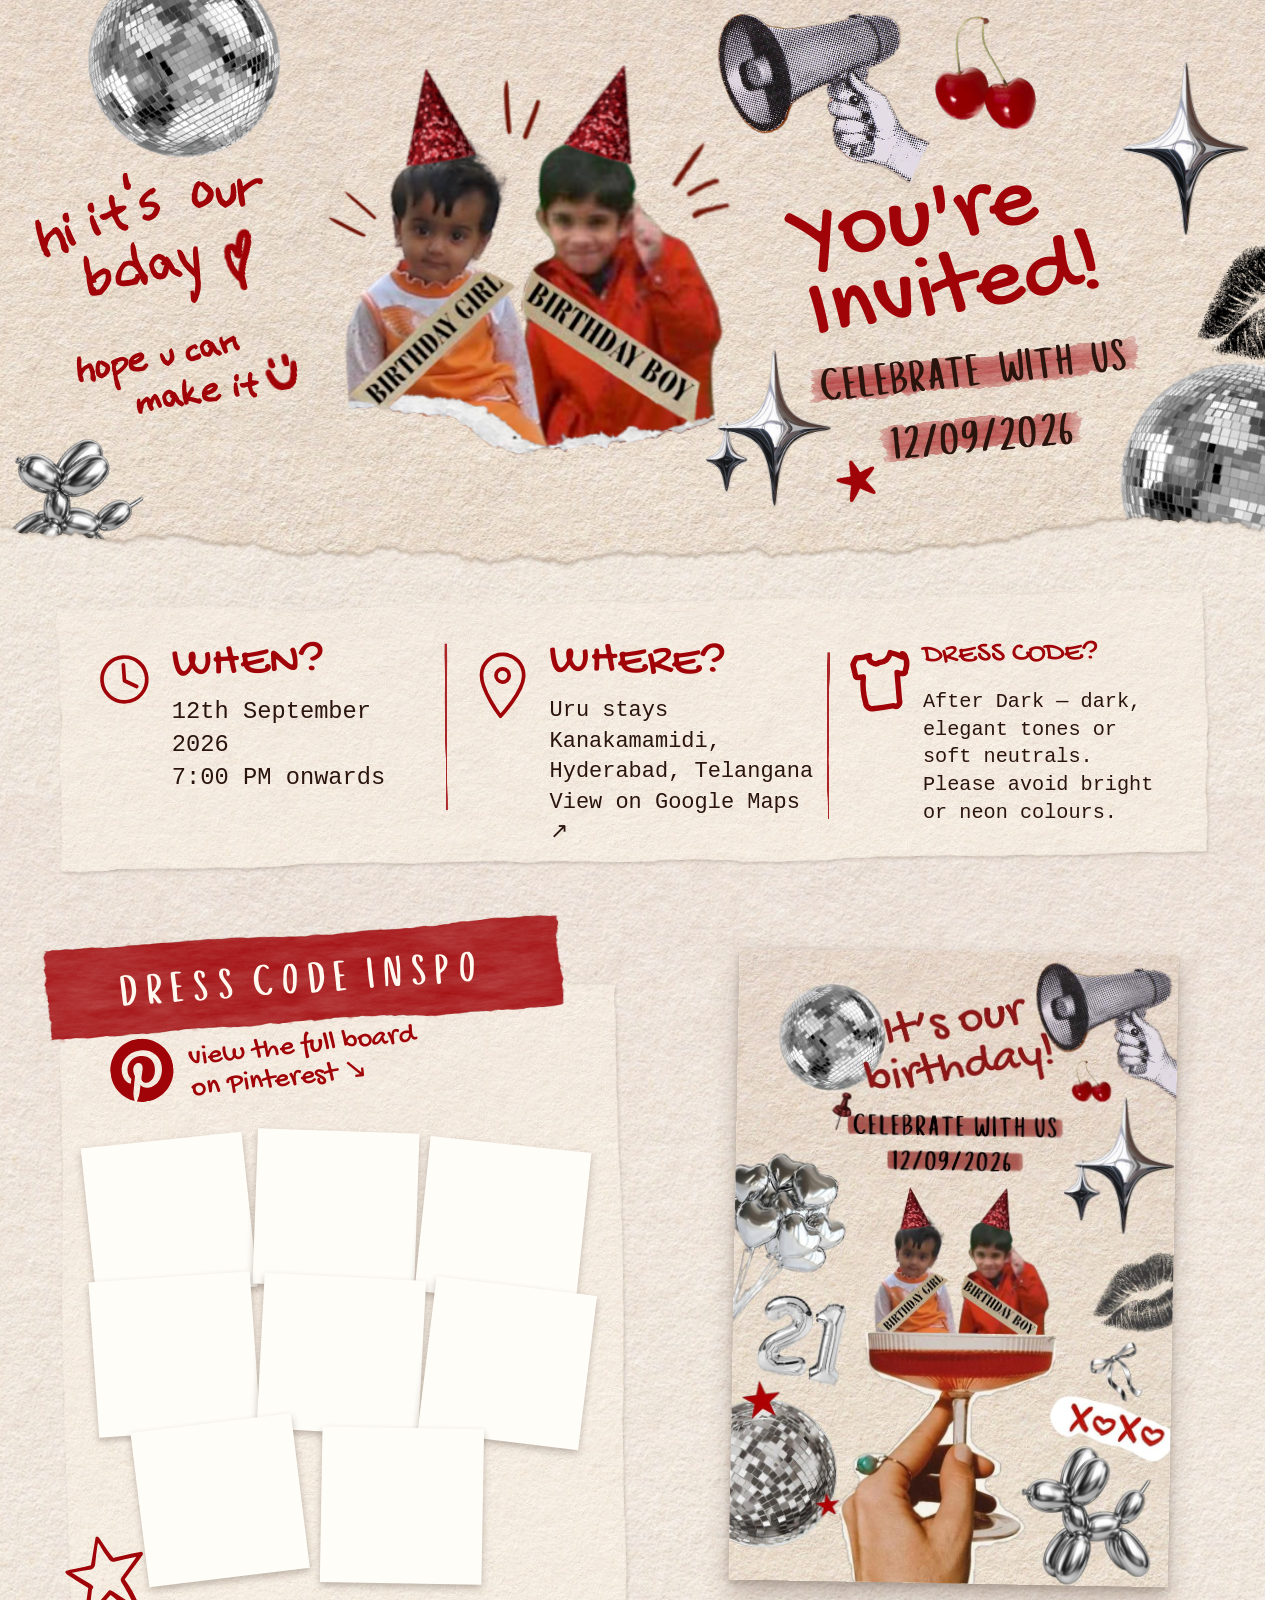
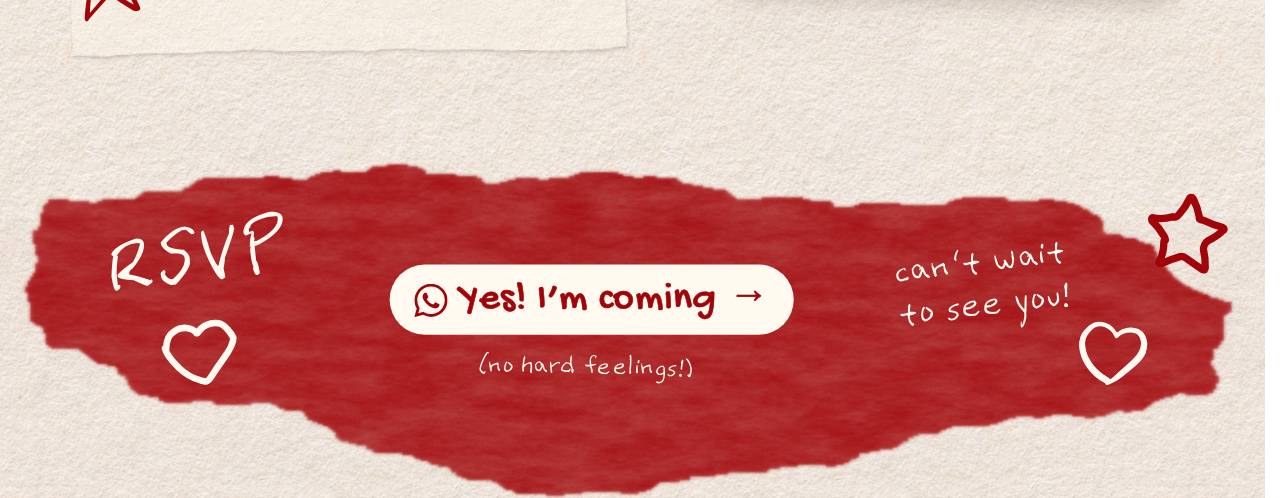
==== commit 0ca29153: "Create the birthday invitation site. Keep only the production application and assets in a compact ro" ====
--- a/index.html
+++ b/index.html
@@ -22,10 +22,10 @@
     <section class="hero">
       <div class="stage">
         <div class="placed sticker s-disco-l" data-edit="sticker" data-name="disco-l">
-          <img src="refs/canva-dump/pub-l9qXM_wm_s3.png" alt="" draggable="false" />
+          <img src="assets/stickers/disco-ball.png" alt="" draggable="false" />
         </div>
         <div class="placed sticker s-disco-r" data-edit="sticker" data-name="disco-r">
-          <img src="refs/canva-dump/pub-l9qXM_wm_s3.png" alt="" draggable="false" />
+          <img src="assets/stickers/disco-ball.png" alt="" draggable="false" />
         </div>
         <div class="placed sticker s-spark-d" data-edit="sticker" data-name="spark-d" data-show="wide">
           <img src="assets/stickers/sparkle_double.png" alt="" draggable="false" />
@@ -34,7 +34,7 @@
           <img src="assets/stickers/torn_hats.png" alt="" draggable="false" />
         </div>
         <div class="placed sticker s-dog" data-edit="sticker" data-name="dog">
-          <img src="refs/canva-dump/pub-fMtLE_wm_s3.png" alt="" draggable="false" />
+          <img src="assets/stickers/balloon-dog.png" alt="" draggable="false" />
         </div>
         <div class="placed sticker s-megaphone" data-edit="sticker" data-name="megaphone">
           <img src="assets/stickers/9a34e636.png" alt="" draggable="false" />
@@ -67,7 +67,7 @@
           <img src="assets/stickers/50af036d.png" alt="" draggable="false" />
         </div>
         <div class="placed sticker s-ribbon" data-edit="sticker" data-name="ribbon" data-show="mobile">
-          <img src="refs/canva-dump/pub-CJQUc_wm_s3.png" alt="" draggable="false" />
+          <img src="assets/stickers/silver-ribbon.png" alt="" draggable="false" />
         </div>
         <div class="placed sticker s-heart" data-edit="sticker" data-name="heart" data-show="mobile">
           <img src="assets/stickers/romantic.png" alt="" draggable="false" />
--- a/css/mobile-body.css
+++ b/css/mobile-body.css
@@ -160,6 +160,10 @@
   filter: saturate(0.86) contrast(1.04);
 }
 
+.instant-photo img:not([src]) {
+  visibility: hidden;
+}
+
 .photo-1 { left: 0; top: 0; z-index: 1; transform: rotate(-6deg); }
 .photo-2 { left: 33%; top: -2%; z-index: 2; transform: rotate(2deg); }
 .photo-3 { left: 66%; top: 1%; z-index: 3; transform: rotate(6deg); }
@@ -194,7 +198,7 @@
   border-radius: 999px;
   background: #fff9ef;
   color: var(--red);
-  font: var(--rsvp-button-weight) 40px/0.95 "Gochi Hand", cursive;
+  font: var(--rsvp-button-weight) 46px/38px "Gochi Hand", cursive;
   letter-spacing: 0.01em;
   text-decoration: none;
   white-space: nowrap;
@@ -205,9 +209,30 @@
   paint-order: stroke fill;
 }
 
-.rsvp-primary strong {
-  display: block;
+.rsvp-primary strong,
+.rsvp-primary span {
+  display: inline-block;
   white-space: nowrap;
+}
+
+.rsvp-primary,
+.rsvp-primary > strong,
+.rsvp-primary > span {
+  font-family: "Gochi Hand", cursive !important;
+  font-size: 46px !important;
+  font-style: normal !important;
+  font-weight: 400 !important;
+  line-height: 38px !important;
+}
+
+html[data-break="mobile"] .rsvp-primary {
+  display: flex !important;
+  flex-flow: row nowrap !important;
+  width: max-content !important;
+}
+
+html[data-break="mobile"] .rsvp-primary > * {
+  flex: 0 0 auto;
 }
 
 .rsvp-brand-icon {
@@ -394,19 +419,20 @@
   padding: 13px 16px 11px;
   border: 0;
   border-radius: 999px;
-  background: #fff9ef;
-  color: var(--red);
+  background: var(--red);
+  color: #fff9ef;
   font: 400 26px/1 "Gochi Hand", cursive;
   cursor: pointer;
   appearance: none;
   -webkit-appearance: none;
-  box-shadow: 0 1px 0 rgba(80, 40, 20, 0.14);
+  box-shadow: 0 2px 0 rgba(80, 40, 20, 0.18);
   -webkit-text-stroke: 0.4px currentColor;
   paint-order: stroke fill;
 }
 
 .rsvp-choice-out {
   background: transparent;
+  color: var(--red);
   box-shadow: inset 0 0 0 1.5px rgba(160, 4, 8, 0.48);
 }
 
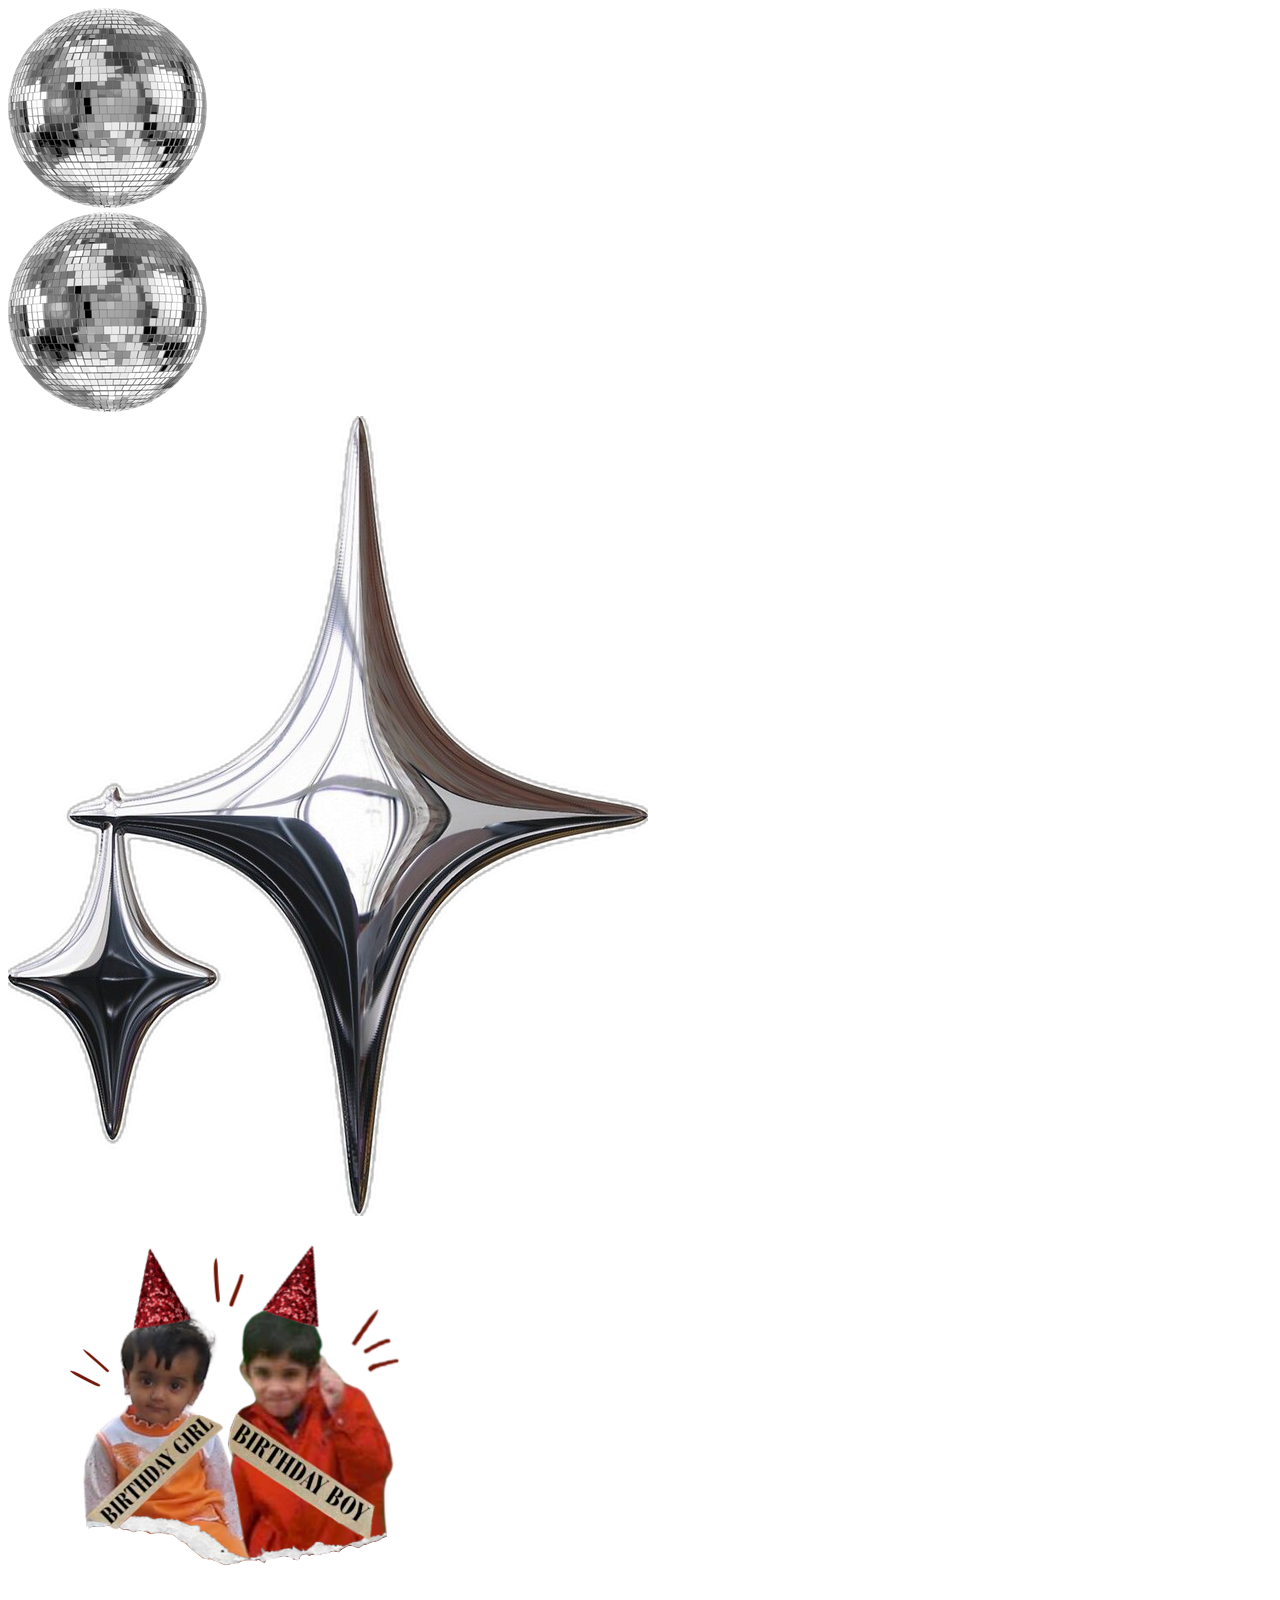
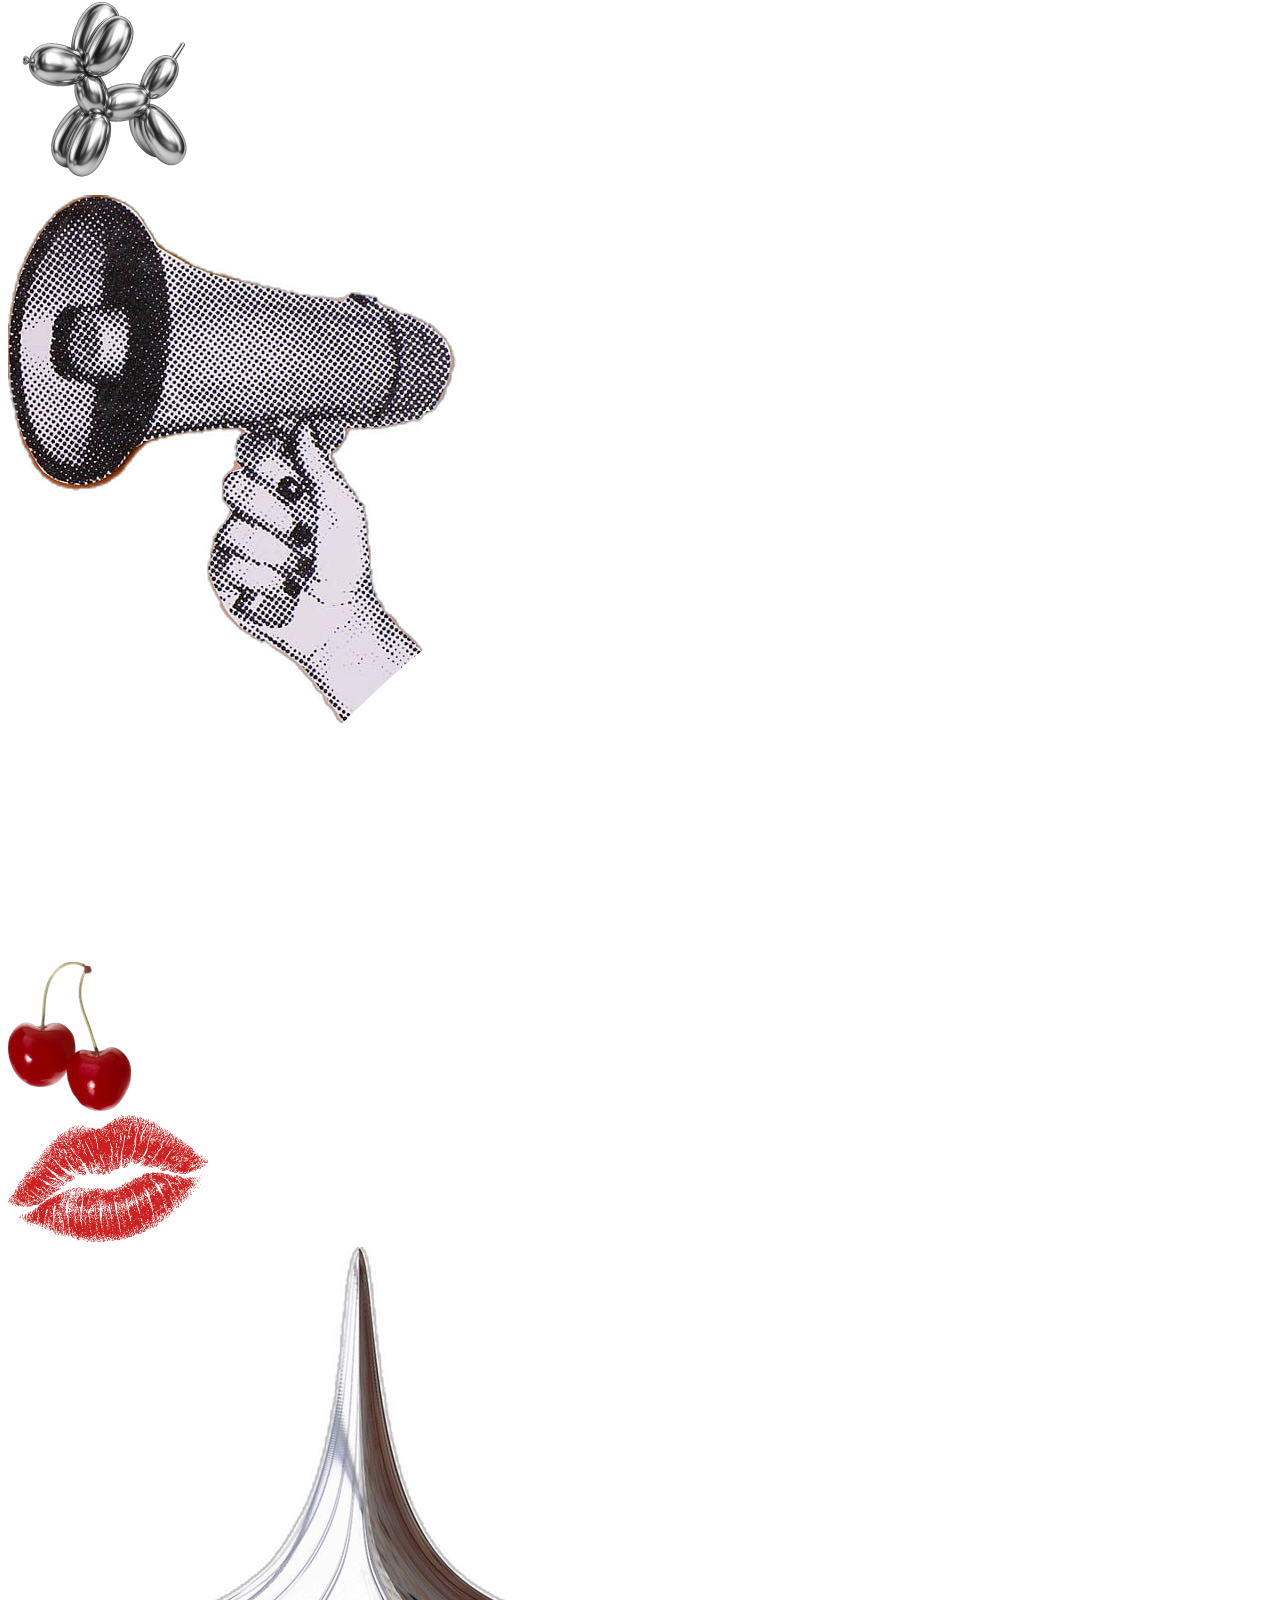
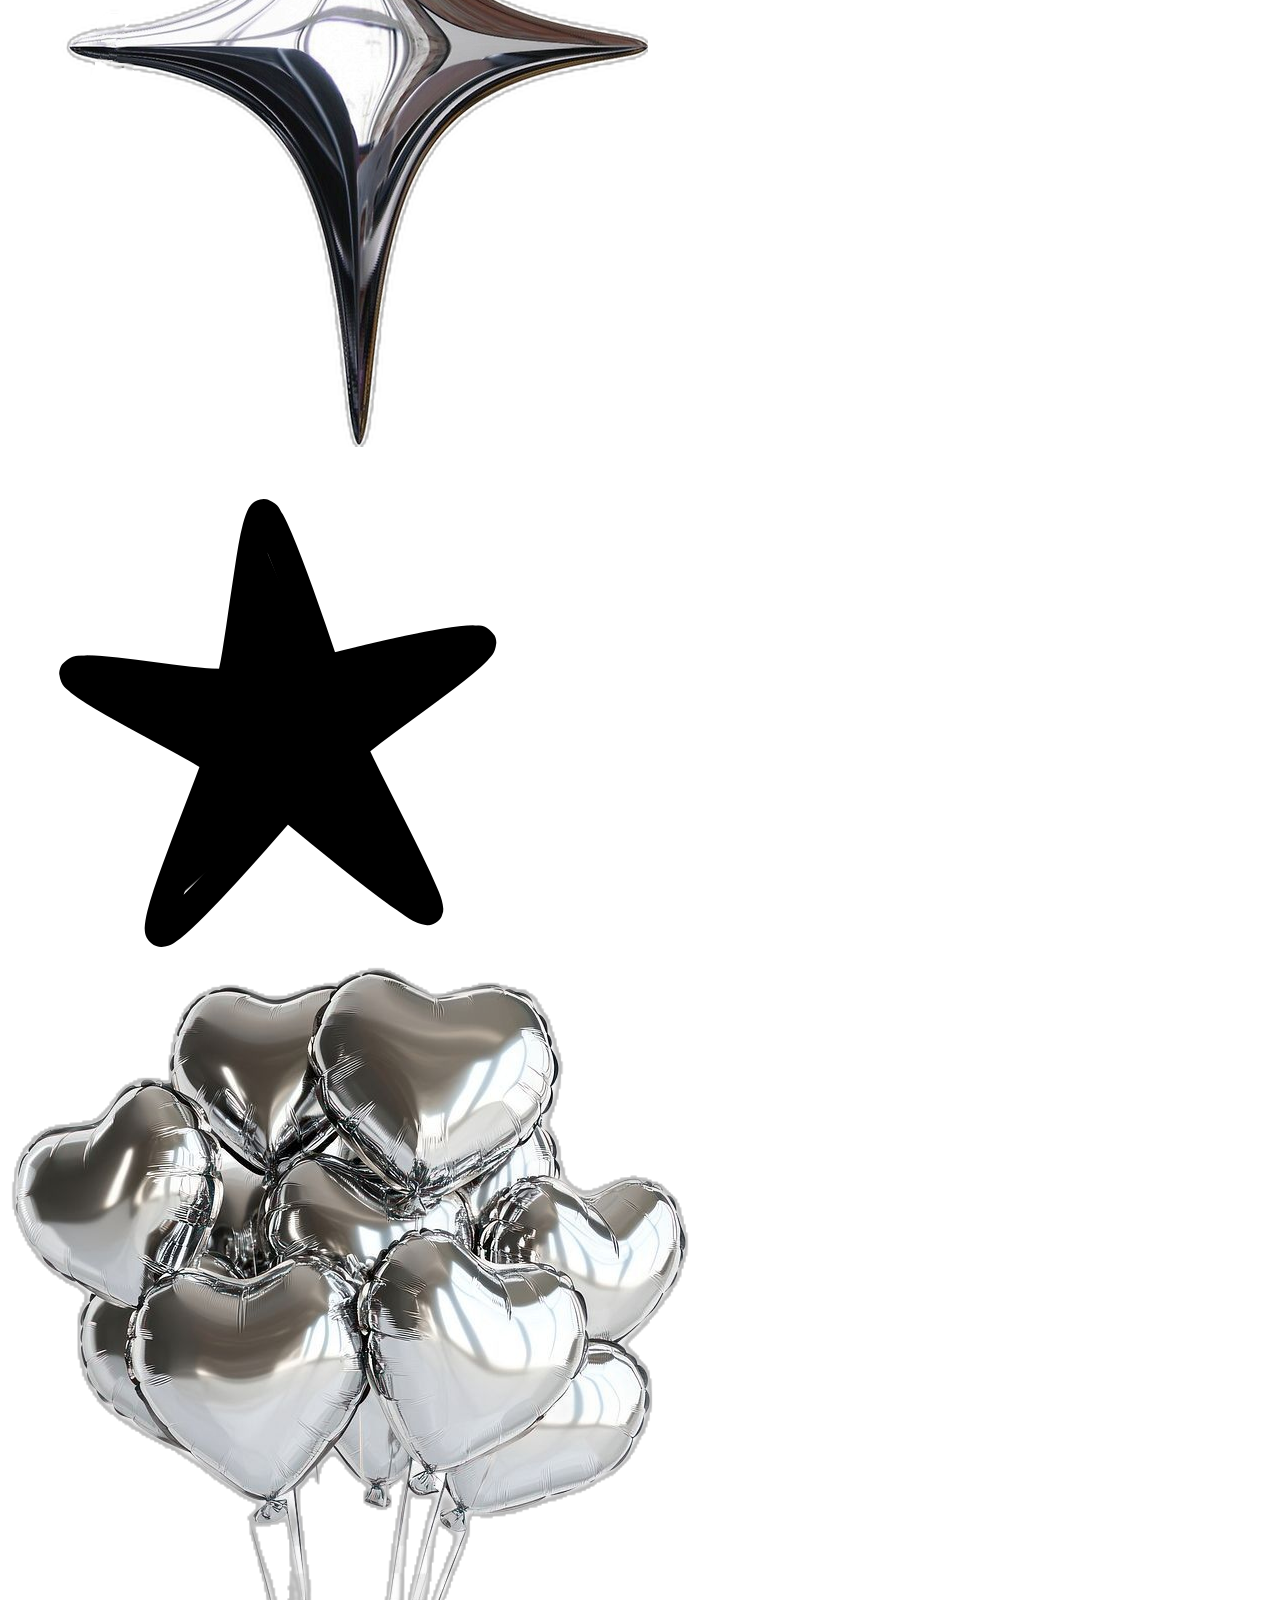
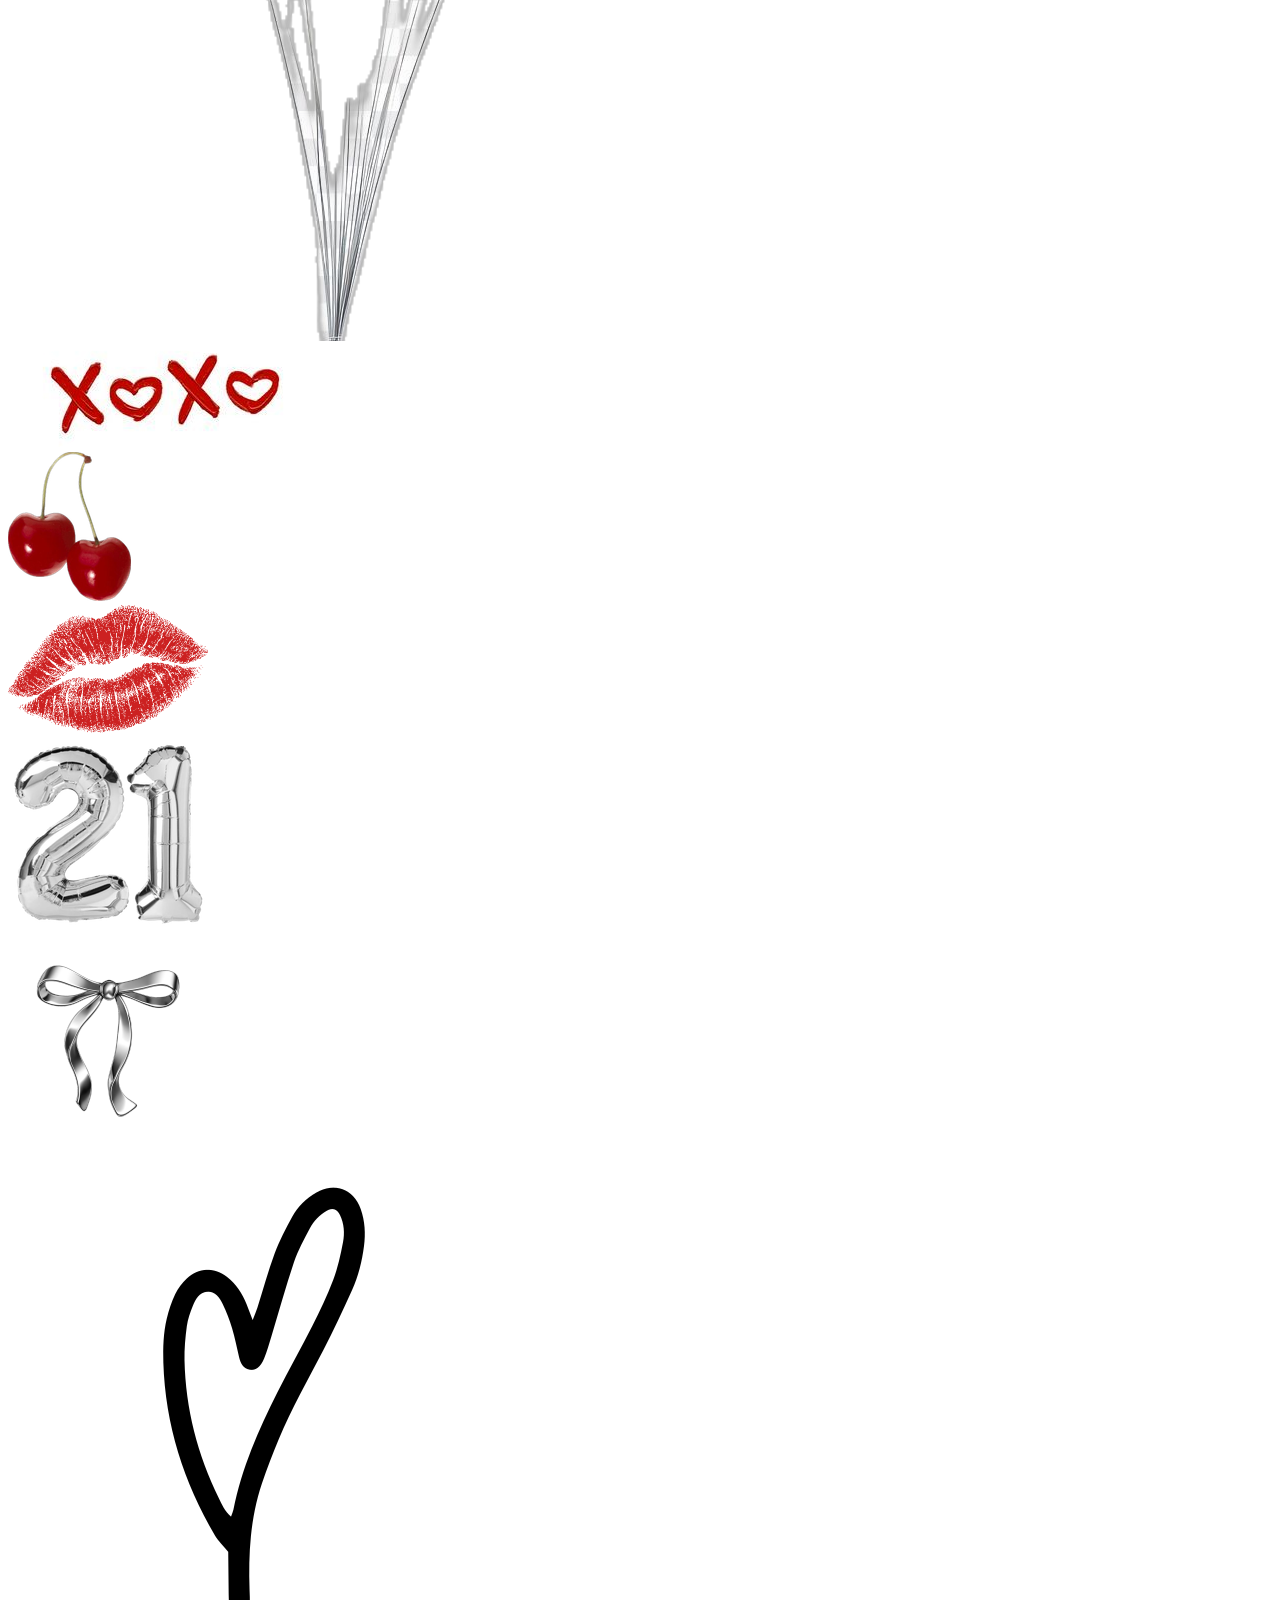
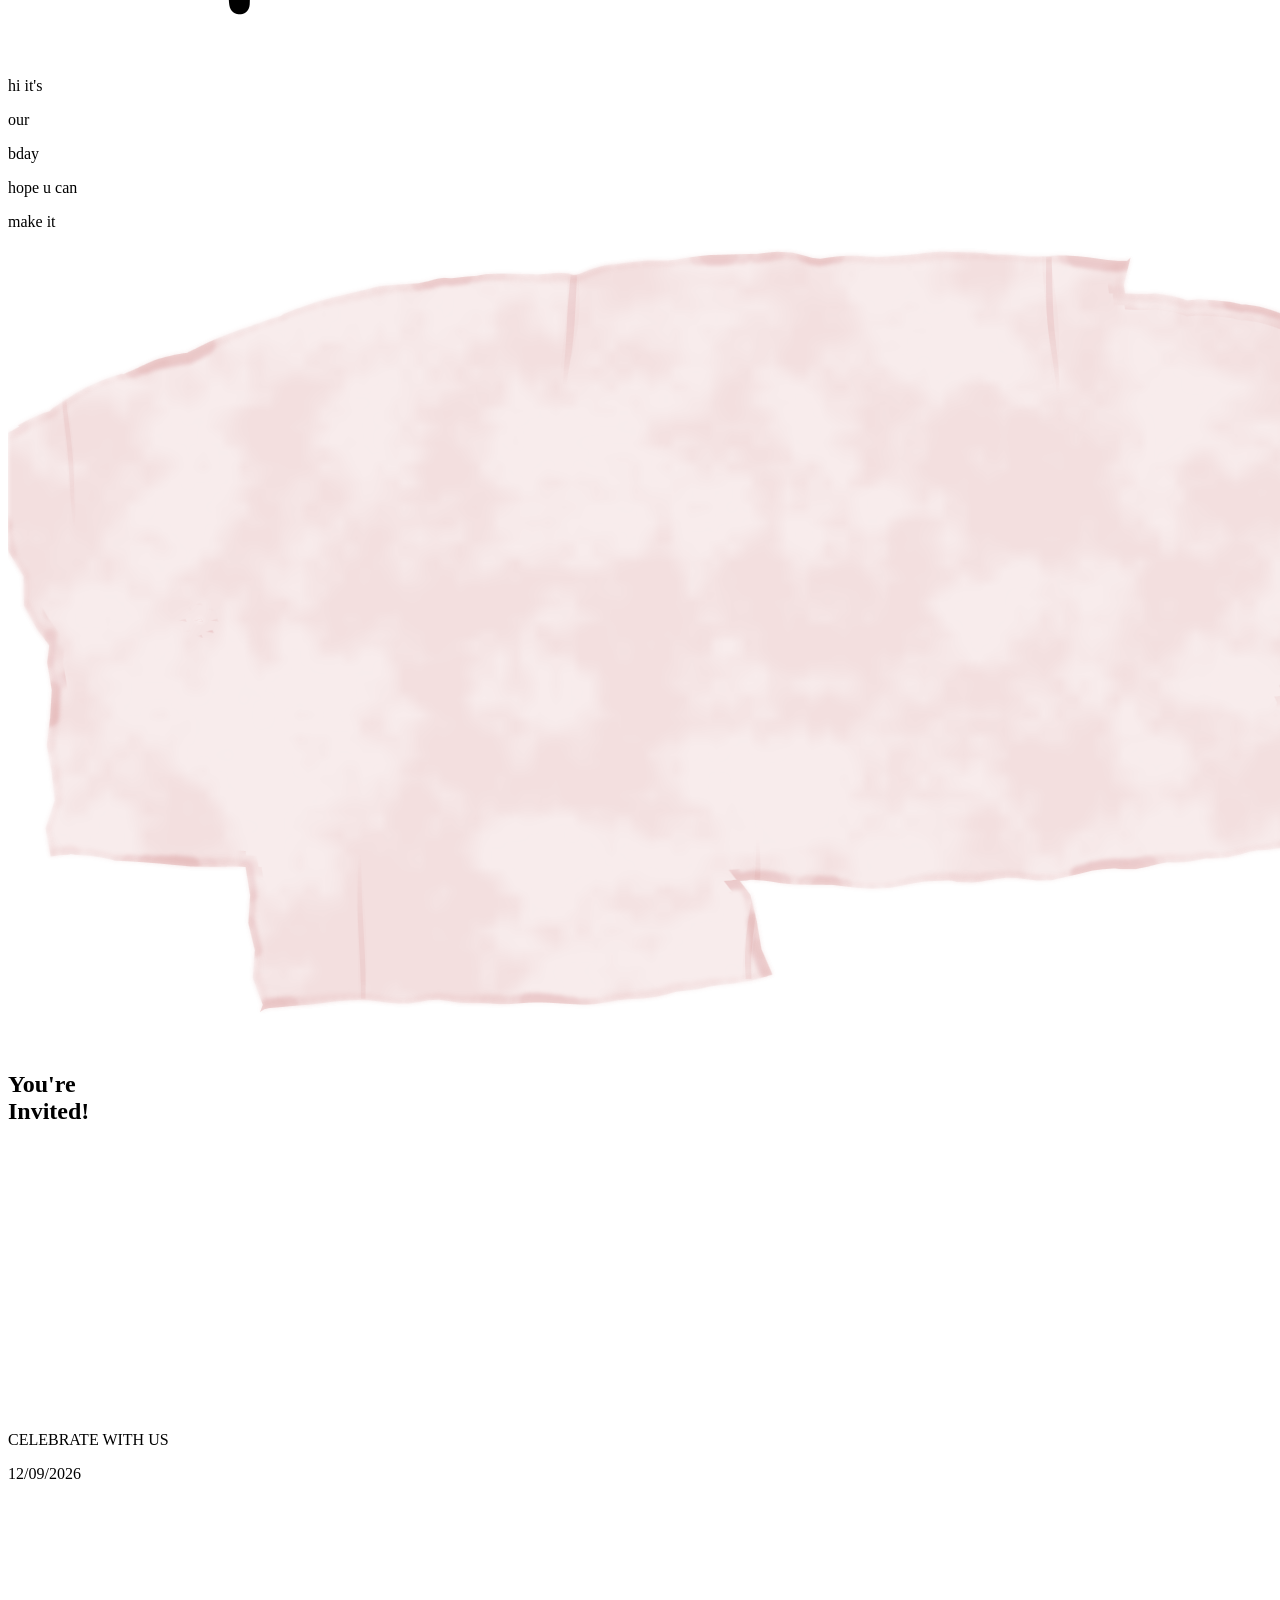
==== commit 9728f514: "Polish the invitation links and site branding. Use shared hand-drawn arrows, add the balloon favicon" ====
--- a/index.html
+++ b/index.html
@@ -4,6 +4,7 @@
     <meta charset="UTF-8" />
     <meta name="viewport" content="width=device-width, initial-scale=1.0" />
     <title>Birthday</title>
+    <link rel="icon" type="image/png" href="assets/stickers/50af036d.png" />
     <link rel="stylesheet" href="css/hero.css" />
     <link rel="stylesheet" href="css/mobile-body.css" />
     <style>
--- a/css/mobile-body.css
+++ b/css/mobile-body.css
@@ -136,6 +136,16 @@
   paint-order: stroke fill;
 }
 
+.inspo-note::after {
+  content: "";
+  display: inline-block;
+  width: 1.8em;
+  aspect-ratio: 300 / 278;
+  margin-left: 0.08em;
+  background: url("../assets/stickers/arrow-down.png") center / contain no-repeat;
+  vertical-align: -1.4em;
+}
+
 .inspo-collage {
   display: block;
   width: var(--w);
@@ -150,6 +160,11 @@
   padding: 8px 8px 17px;
   background: #fffdf8;
   box-shadow: 0 4px 8px rgba(52, 31, 20, 0.28);
+}
+
+[data-name="wide-inspo-collage"] .instant-photo {
+  padding: 7.2px 7.2px 15.3px;
+  box-shadow: 0 3.6px 7.2px rgba(52, 31, 20, 0.28);
 }
 
 .instant-photo img {
@@ -207,6 +222,20 @@
   -webkit-appearance: none;
   -webkit-text-stroke: 0.7px currentColor;
   paint-order: stroke fill;
+}
+
+.rsvp-primary::after {
+  content: "";
+  display: block;
+  flex: 0 0 auto;
+  width: 1.4em;
+  aspect-ratio: 300 / 278;
+  background: url("../assets/stickers/arrow-right.png") center / contain no-repeat;
+  filter:
+    drop-shadow(0.8px 0 0 var(--red))
+    drop-shadow(-0.8px 0 0 var(--red))
+    drop-shadow(0 0.8px 0 var(--red))
+    drop-shadow(0 -0.8px 0 var(--red));
 }
 
 .rsvp-primary strong,
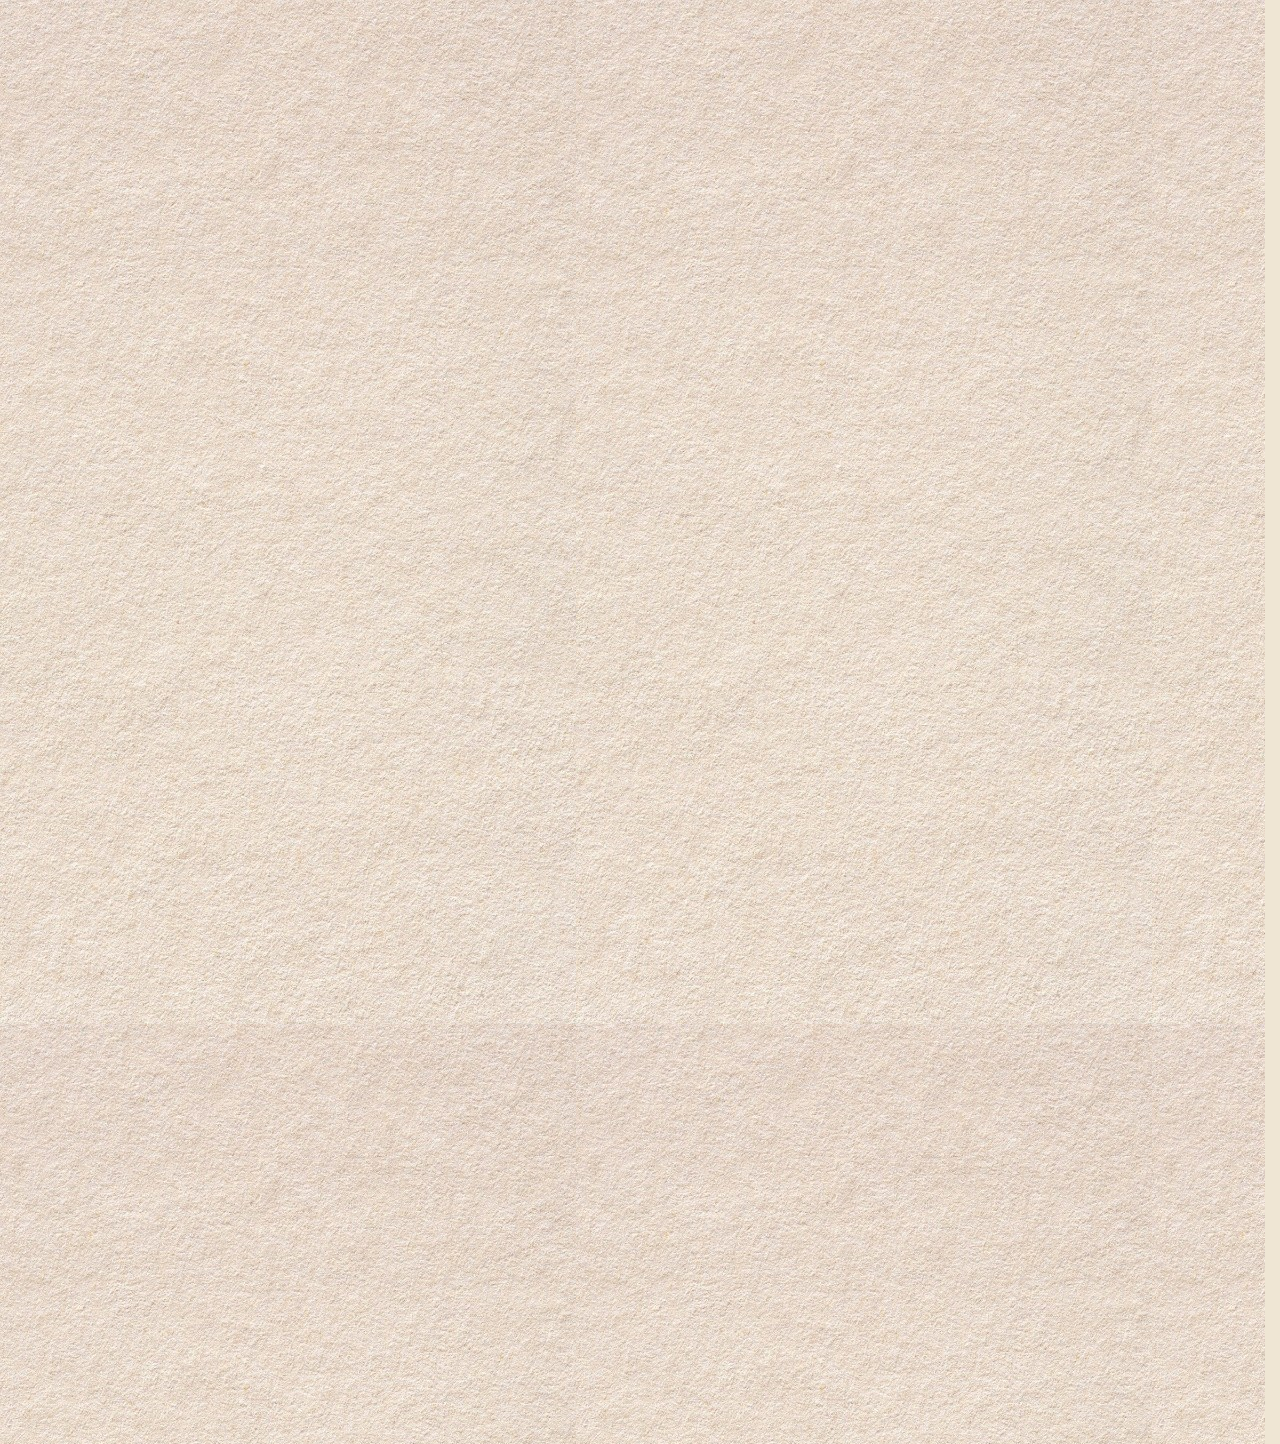
==== commit f3474064: "Hide the first paint until the invitation layout is applied." ====
--- a/index.html
+++ b/index.html
@@ -4,9 +4,30 @@
     <meta charset="UTF-8" />
     <meta name="viewport" content="width=device-width, initial-scale=1.0" />
     <title>Birthday</title>
+    <style>
+      html {
+        background: #efe6d4;
+      }
+      html:not(.is-ready) body {
+        visibility: hidden;
+      }
+    </style>
     <link rel="icon" type="image/png" href="assets/stickers/50af036d.png" />
+    <link rel="preload" href="placed.json" as="fetch" crossorigin />
+    <link rel="preload" href="js/layout.js" as="script" />
+    <link rel="preload" href="js/mobile-body.js" as="script" />
     <link rel="stylesheet" href="css/hero.css" />
     <link rel="stylesheet" href="css/mobile-body.css" />
+    <script>
+      (function () {
+        var w = document.documentElement.clientWidth;
+        document.documentElement.dataset.break =
+          w <= 699 ? "mobile" : w <= 1199 ? "medium" : "desktop";
+        setTimeout(function () {
+          document.documentElement.classList.add("is-ready");
+        }, 2500);
+      })();
+    </script>
     <style>
       html,
       body {
--- a/css/hero.css
+++ b/css/hero.css
@@ -0,0 +1,298 @@
+@font-face {
+  font-family: handwriting-8;
+  src: url("../assets/fonts/handwriting-8.ttf") format("truetype");
+  font-display: block;
+}
+
+@font-face {
+  font-family: "Cup Cakes";
+  src: url("../assets/fonts/CupCakes.otf") format("opentype");
+  font-display: block;
+}
+
+@font-face {
+  font-family: "Gochi Hand";
+  src: url("../assets/fonts/GochiHand-Regular.ttf") format("truetype");
+  font-display: block;
+}
+
+:root {
+  --hero: calc(100vw * 0.70 * 963 / 1585);
+  --stage-top: calc(100vw * 0.375 * 963 / 1585);
+  --tear: 28px;
+  --paper-w: 576px;
+  --paper-h: 1024px;
+  --ink: #2a140e;
+  --red: #A00408;
+  --note-pad: 0.5em;
+  --note-mark-grow: 0.1px;
+}
+
+*,
+*::before,
+*::after {
+  box-sizing: border-box;
+  margin: 0;
+  padding: 0;
+}
+
+html {
+  overflow-y: scroll;
+  scrollbar-gutter: stable;
+  background-image: url("../assets/stickers/bg.png");
+  background-size: var(--paper-w) var(--paper-h);
+  background-repeat: repeat;
+}
+
+html:not(.is-ready) body:not(.edit-page) {
+  visibility: hidden;
+}
+
+body {
+  position: relative;
+}
+
+.hero {
+  position: relative;
+  flex-shrink: 0;
+  height: calc(var(--hero) + var(--tear));
+  overflow: hidden;
+  background-image: url("../assets/stickers/bg.png");
+  background-size: var(--paper-w) var(--paper-h);
+  background-repeat: repeat;
+  background-position: center;
+}
+
+.body {
+  min-height: calc(100svh + var(--tear));
+  background-image:
+    linear-gradient(rgba(255, 255, 255, 0.3), rgba(255, 255, 255, 0.3)),
+    url("../assets/stickers/bg.png");
+  background-size: 100% 100%, var(--paper-w) var(--paper-h);
+  background-repeat: no-repeat, repeat;
+  background-position: center;
+}
+
+.tear-shadow {
+  position: absolute;
+  left: 0;
+  top: calc(var(--hero) - var(--tear));
+  width: 100%;
+  height: calc(var(--tear) * 2);
+  z-index: 2;
+  pointer-events: none;
+  overflow: visible;
+}
+
+.stage {
+  position: absolute;
+  left: 50%;
+  top: var(--stage-top);
+  width: 1440px;
+  height: 820px;
+  transform: translate(-50%, -50%) scale(var(--fit, 1));
+  transform-origin: center center;
+}
+
+.placed {
+  position: absolute;
+  left: var(--x);
+  top: var(--y);
+  z-index: var(--z, 1);
+  transform: rotate(var(--r, 0deg));
+  transform-origin: center center;
+}
+
+.sticker {
+  width: var(--w);
+  pointer-events: none;
+  user-select: none;
+}
+
+body:not(.edit-page) [data-name="kids"] {
+  pointer-events: auto;
+}
+
+.sticker img,
+.sticker svg {
+  display: block;
+  width: 100%;
+  height: auto;
+}
+
+.s-kiss img {
+  filter: grayscale(1) brightness(0.22) contrast(1.35);
+}
+
+.s-star-2 {
+  background-color: var(--red);
+  -webkit-mask: url("../assets/stickers/star.png") center / contain no-repeat;
+  mask: url("../assets/stickers/star.png") center / contain no-repeat;
+}
+
+.s-star-2 img {
+  opacity: 0;
+}
+
+.note {
+  font-family: handwriting-8, cursive;
+  line-height: 0.82;
+  letter-spacing: -0.035em;
+  color: var(--red);
+  padding-left: var(--note-pad);
+  text-indent: calc(-1 * var(--note-pad));
+  -webkit-text-stroke: 3px currentColor;
+  paint-order: stroke fill;
+}
+
+.note-mark {
+  display: inline-block;
+  width: 0.95em;
+  height: 0.95em;
+  margin-left: 0.04em;
+  vertical-align: -0.12em;
+  pointer-events: none;
+  filter:
+    drop-shadow(var(--note-mark-grow) 0 0 var(--red))
+    drop-shadow(calc(var(--note-mark-grow) * -1) 0 0 var(--red))
+    drop-shadow(0 var(--note-mark-grow) 0 var(--red))
+    drop-shadow(0 calc(var(--note-mark-grow) * -1) 0 var(--red))
+    drop-shadow(var(--note-mark-grow) var(--note-mark-grow) 0 var(--red))
+    drop-shadow(calc(var(--note-mark-grow) * -1) var(--note-mark-grow) 0 var(--red))
+    drop-shadow(var(--note-mark-grow) calc(var(--note-mark-grow) * -1) 0 var(--red))
+    drop-shadow(calc(var(--note-mark-grow) * -1) calc(var(--note-mark-grow) * -1) 0 var(--red));
+}
+
+.note-bday .note-mark {
+  vertical-align: -0.48em;
+}
+
+.note-mark-shape {
+  display: block;
+  width: 100%;
+  height: 100%;
+  background: var(--red);
+}
+
+.note-mark-heart {
+  -webkit-mask: url("../assets/stickers/romantic.png") center / contain no-repeat;
+  mask: url("../assets/stickers/romantic.png") center / contain no-repeat;
+}
+
+.note-mark-smile {
+  -webkit-mask: url("../assets/stickers/smiley.png") center / contain no-repeat;
+  mask: url("../assets/stickers/smiley.png") center / contain no-repeat;
+}
+
+.title {
+  font-family: "Gochi Hand", cursive;
+  font-size: var(--fs, 56px);
+  font-weight: 400;
+  color: var(--red);
+  line-height: 0.8;
+  white-space: nowrap;
+}
+
+.wash {
+  width: var(--w);
+  height: var(--h, 200px);
+}
+
+.wash-asset {
+  display: block;
+  width: 100%;
+  height: 100%;
+  object-fit: fill;
+  overflow: visible;
+  pointer-events: none;
+  mix-blend-mode: multiply;
+}
+
+.hl {
+  position: relative;
+  width: var(--w);
+  height: var(--h, 133px);
+}
+
+.hl-asset {
+  display: block;
+  width: 100%;
+  height: 100%;
+  overflow: visible;
+  pointer-events: none;
+  mix-blend-mode: multiply;
+}
+
+.hl-label {
+  width: var(--w, auto);
+  font-family: "Cup Cakes", cursive;
+  font-size: var(--fs, 22px);
+  color: var(--ink);
+  text-align: center;
+  white-space: nowrap;
+  letter-spacing: -0.16em;
+}
+
+.hl-top {
+  word-spacing: 0.3em;
+}
+
+html[data-break="mobile"] {
+  background-image: url("../assets/stickers/bg.png");
+  background-size: var(--paper-w) var(--paper-h);
+  background-repeat: repeat;
+}
+
+html[data-break="mobile"] body:not(.edit-page) {
+  min-height: 100svh;
+  background: transparent;
+}
+
+html[data-break="mobile"] .hero {
+  height: var(--hero);
+  overflow: hidden;
+  margin-bottom: 0;
+}
+
+html[data-break="mobile"] .ed-frame {
+  background-image: url("../assets/stickers/bg.png");
+  background-size: var(--paper-w) var(--paper-h);
+  background-repeat: repeat;
+}
+
+html[data-break="mobile"] .body,
+html[data-break="mobile"] .tear-shadow {
+  display: none;
+}
+
+.stage [data-show="mobile"] {
+  display: none;
+}
+
+html[data-break="mobile"] .stage [data-show="mobile"] {
+  display: block;
+}
+
+html[data-break="mobile"] .stage [data-show="wide"] {
+  display: none;
+}
+
+.s-kiss-red {
+  background-color: var(--red);
+  -webkit-mask: url("../assets/canva/pub-DiO-U.png") center / contain no-repeat;
+  mask: url("../assets/canva/pub-DiO-U.png") center / contain no-repeat;
+}
+
+.s-kiss-red img {
+  opacity: 0;
+}
+
+.s-heart {
+  background-color: var(--red);
+  -webkit-mask: url("../assets/stickers/romantic.png") center / contain no-repeat;
+  mask: url("../assets/stickers/romantic.png") center / contain no-repeat;
+}
+
+.s-heart img {
+  opacity: 0;
+}
